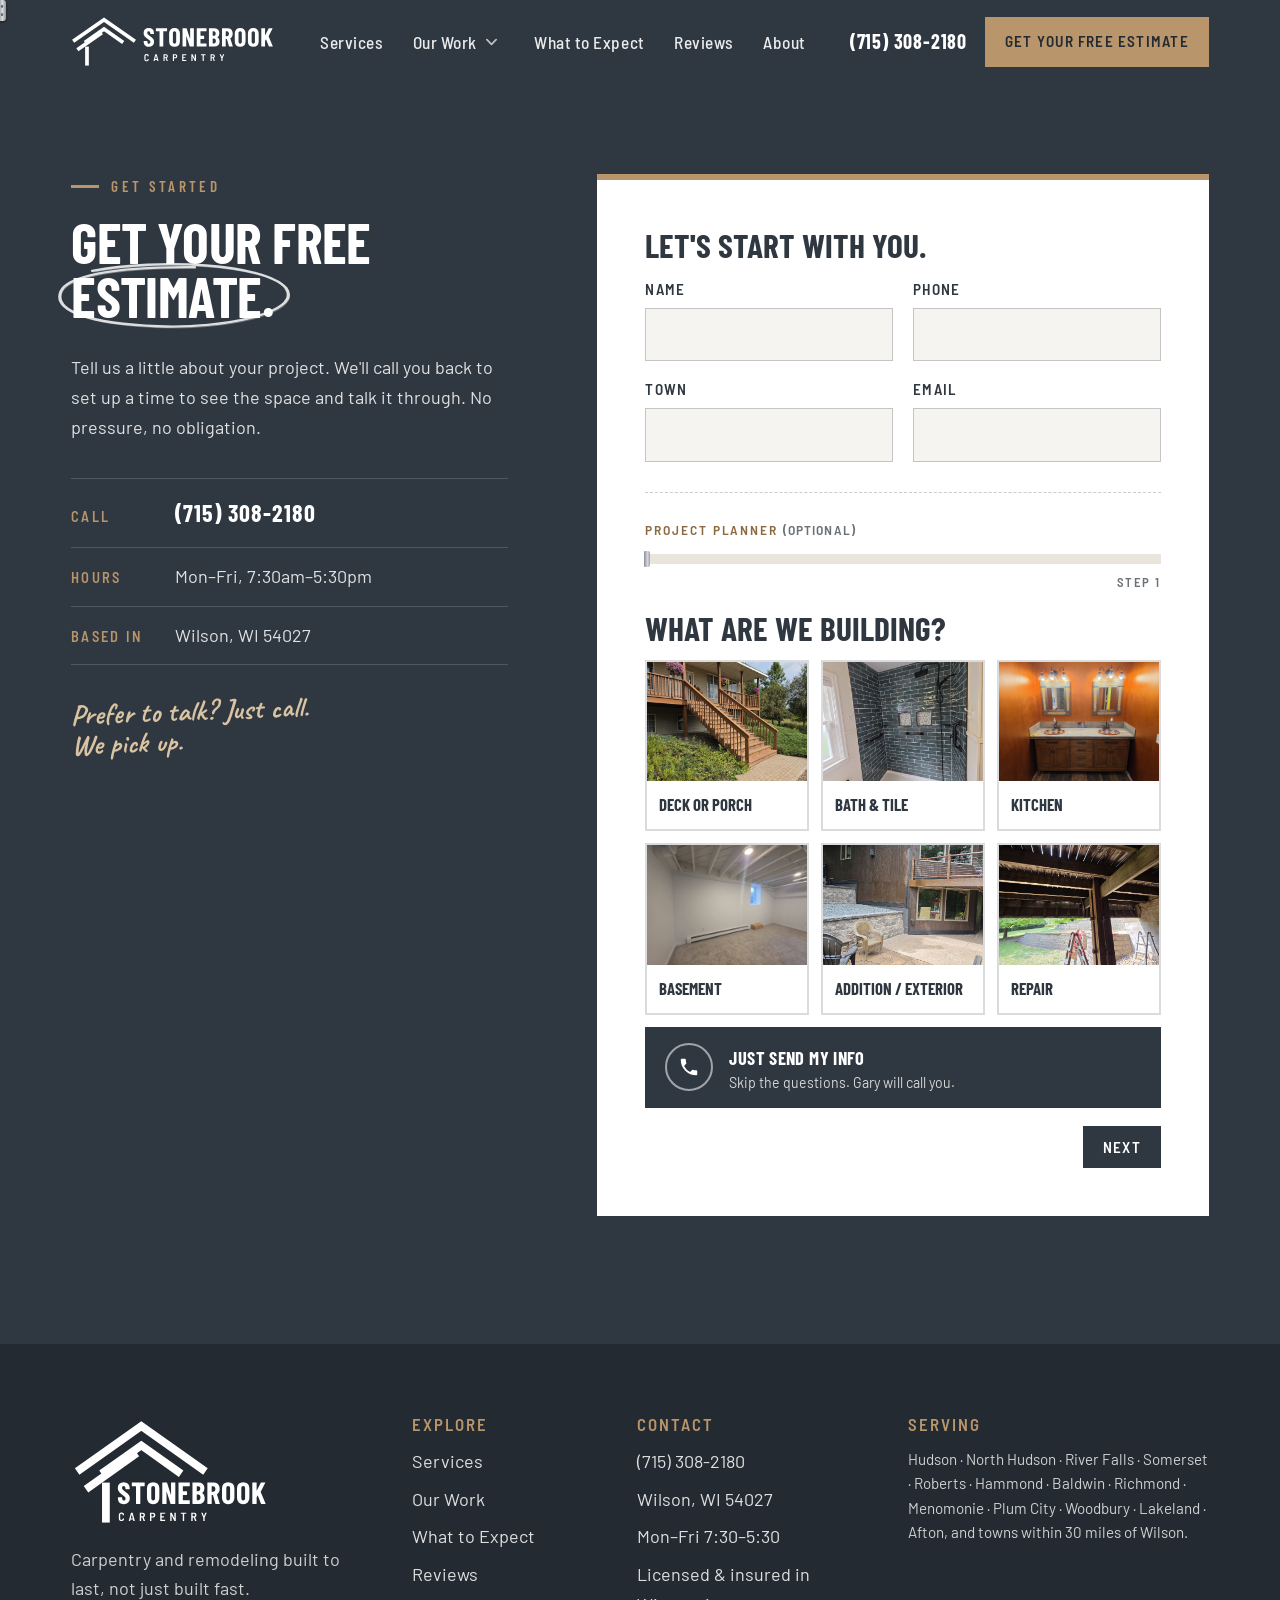
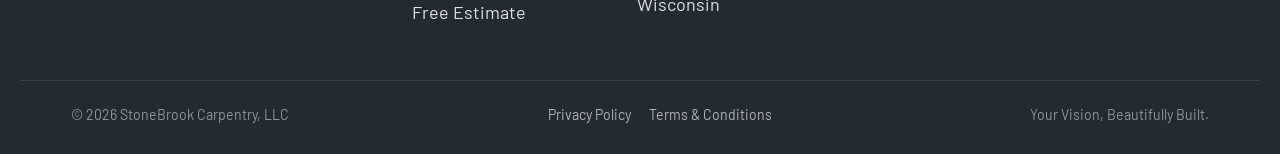
==== free-estimate/index.html @ df1caeaf "Category project pages, free estimate page, Our Work dropdown, tape measure and masking tape refinem" ====
<!DOCTYPE html>
<html lang="en">
<head>
<meta charset="UTF-8">
<meta name="viewport" content="width=device-width, initial-scale=1.0">
<title>Get a Free Estimate | StoneBrook Carpentry, Wilson WI</title>
<meta name="description" content="Request a free estimate from StoneBrook Carpentry. Tell us a little about your project and we&#x27;ll call you back to set up a time to see the space. No pressure, no obligation.">
<link rel="canonical" href="https://brilliantimpact-media.github.io/stonebrook-carpentry-website/free-estimate/">
<meta property="og:title" content="Get a Free Estimate | StoneBrook Carpentry, Wilson WI">
<meta property="og:description" content="Request a free estimate from StoneBrook Carpentry. Tell us a little about your project and we&#x27;ll call you back to set up a time to see the space. No pressure, no obligation.">
<meta property="og:type" content="website">
<meta property="og:url" content="https://brilliantimpact-media.github.io/stonebrook-carpentry-website/free-estimate/">
<meta property="og:image" content="https://brilliantimpact-media.github.io/stonebrook-carpentry-website/assets/img/share-card.jpg">
<meta property="og:image:width" content="1200">
<meta property="og:image:height" content="630">
<meta property="og:image:alt" content="StoneBrook Carpentry: Your Vision, Beautifully Built.">
<meta name="twitter:card" content="summary_large_image">
<meta name="twitter:title" content="Get a Free Estimate | StoneBrook Carpentry, Wilson WI">
<meta name="twitter:image" content="https://brilliantimpact-media.github.io/stonebrook-carpentry-website/assets/img/share-card.jpg">
<link rel="icon" href="../assets/img/logo-mark.svg" type="image/svg+xml">
<link rel="preconnect" href="https://fonts.googleapis.com">
<link rel="preconnect" href="https://fonts.gstatic.com" crossorigin>
<link href="https://fonts.googleapis.com/css2?family=Barlow+Condensed:wght@600;700&family=Barlow+Semi+Condensed:wght@500;600&family=Barlow:ital,wght@0,400;0,500;0,600;1,400&family=Caveat:wght@600;700&display=swap" rel="stylesheet">
<link rel="stylesheet" href="../assets/css/main.css?v=202610271453">
<script>
  // Only hide animated elements when JS is running and motion is wanted.
  if (!matchMedia('(prefers-reduced-motion: reduce)').matches) document.documentElement.classList.add('js');
</script>
<script type="application/ld+json">
{
  "@context": "https://schema.org",
  "@type": "BreadcrumbList",
  "itemListElement": [
    {
      "@type": "ListItem",
      "position": 1,
      "name": "Home",
      "item": "https://brilliantimpact-media.github.io/stonebrook-carpentry-website/"
    },
    {
      "@type": "ListItem",
      "position": 2,
      "name": "Free Estimate",
      "item": "https://brilliantimpact-media.github.io/stonebrook-carpentry-website/free-estimate/"
    }
  ]
}
</script>
</head>
<body class="estimate-landing">

<a class="skip" href="#main">Skip to content</a>

<!-- Reusable pencil marks. Paths use pathLength="1" so the draw-on animation works at any size. -->
<svg width="0" height="0" style="position:absolute" aria-hidden="true">
  <defs>
    <symbol id="p-circle" viewBox="0 0 200 80" preserveAspectRatio="none">
      <path pathLength="1" d="M34 13 C 88 -1, 176 5, 193 32 C 207 59, 141 77, 88 74 C 31 71, 2 57, 8 36 C 13 20, 48 8, 118 9"/>
    </symbol>
    <symbol id="p-underline" viewBox="0 0 200 20" preserveAspectRatio="none">
      <path pathLength="1" d="M3 13 C 52 5, 128 3, 197 9 M22 18 C 74 11, 140 10, 184 14"/>
    </symbol>
    <symbol id="p-one" viewBox="0 0 70 120"><path pathLength="1" d="M18 26 C 30 18, 38 10, 44 4 C 42 40, 40 80, 38 114"/></symbol>
    <symbol id="p-two" viewBox="0 0 90 120"><path pathLength="1" d="M10 34 C 12 8, 70 0, 72 32 C 74 58, 30 82, 8 112 C 34 108, 60 108, 86 110"/></symbol>
    <symbol id="p-three" viewBox="0 0 90 120"><path pathLength="1" d="M12 16 C 44 -2, 84 12, 58 46 C 50 54, 38 56, 32 56 C 92 54, 86 120, 10 104"/></symbol>
  </defs>
</svg>

<!-- Tape-measure scroll progress: the blade pulls out across the top as you scroll -->
<div class="tape" aria-hidden="true"><div class="tape-blade"><span class="tape-hook"></span></div></div>

<!-- ============ HEADER ============ -->
<header class="site-header" id="top">
  <div class="wrap header-inner">
    <a class="brand" href="../" aria-label="StoneBrook Carpentry home">
      <img src="../assets/img/logo-horizontal-white.svg" alt="StoneBrook Carpentry" width="226" height="56">
    </a>
    <nav class="nav" aria-label="Main">
      <a href="../#services">Services</a>
      <div class="nav-item has-menu">
        <a href="../projects/">Our Work</a>
        <button class="sub-toggle" type="button" aria-expanded="false" aria-controls="work-menu" aria-label="Our Work pages"><svg viewBox="0 0 12 8" aria-hidden="true"><path d="M1 1.5l5 5 5-5"/></svg></button>
        <ul class="submenu" id="work-menu">
          <li><a href="../projects/">All Projects</a></li>
          <li><a href="../projects/decks-porches/">Decks &amp; Porches</a></li>
          <li><a href="../projects/baths-tile/">Baths &amp; Tile</a></li>
          <li><a href="../projects/basements/">Basements</a></li>
          <li><a href="../projects/additions-exteriors/">Additions &amp; Exteriors</a></li>
          <li><a href="../projects/garages-outbuildings/">Garages &amp; Outbuildings</a></li>
        </ul>
      </div>
      <a href="../#process">What to Expect</a>
      <a href="../#reviews">Reviews</a>
      <a href="../#about">About</a>
    </nav>
    <div class="header-cta">
      <a class="header-phone" href="tel:+17153082180">(715) 308-2180</a>
      <a class="btn btn-tan btn-sm" href="../free-estimate/" aria-current="page">Get Your Free Estimate</a>
      <button class="menu-toggle" aria-expanded="false" aria-controls="mobile-nav" aria-label="Open menu"><span></span><span></span></button>
    </div>
  </div>

  <nav class="mobile-nav" id="mobile-nav" aria-label="Mobile">
    <a href="../#services">Services</a>
    <a href="../projects/">Our Work</a>
    <div class="m-sub">
      <a href="../projects/">All Projects</a>
      <a href="../projects/decks-porches/">Decks &amp; Porches</a>
      <a href="../projects/baths-tile/">Baths &amp; Tile</a>
      <a href="../projects/basements/">Basements</a>
      <a href="../projects/additions-exteriors/">Additions &amp; Exteriors</a>
      <a href="../projects/garages-outbuildings/">Garages &amp; Outbuildings</a>
    </div>
    <a href="../#process">What to Expect</a>
    <a href="../#reviews">Reviews</a>
    <a href="../#about">About</a>
    <a href="../free-estimate/">Get Your Free Estimate</a>
    <a href="tel:+17153082180">Call (715) 308-2180</a>
  </nav>
</header>

<main id="main">
<!-- ============ ESTIMATE ============ -->
<section class="estimate estimate-page" id="estimate">
  <div class="wrap estimate-grid">
    <div class="estimate-copy" data-reveal>
      <p class="kicker">Get Started</p>
      <h1>Get your free <span class="pmark">estimate.<svg class="pencil p-circle"><use href="#p-circle"/></svg></span></h1>
      <p>Tell us a little about your project. We'll call you back to set up a time to see the space and talk it through. No pressure, no obligation.</p>
      <div class="contact-lines">
        <p><span class="label">Call</span><a href="tel:+17153082180">(715) 308-2180</a></p>
        <p><span class="label">Hours</span>Mon–Fri, 7:30am–5:30pm</p>
        <p><span class="label">Based in</span>Wilson, WI 54027</p>
      </div>
      <p class="hand estimate-note">Prefer to talk? Just call.<br>We pick up.</p>
      <span class="arrow arrow-straight arrow-est" data-reveal aria-hidden="true"></span>
    </div>

    <!-- Estimate form: contact details first, then the Project Planner. Follow-up questions are
         tailored to the chosen project (built in main.js); every question has an "Other" option. -->
    <form class="estimate-form planner" data-reveal novalidate>
      <fieldset class="contact-block">
        <legend>Let's start with you.</legend>
        <div class="field-row">
          <label>Name<input type="text" name="name" autocomplete="name" required></label>
          <label>Phone<input type="tel" name="phone" autocomplete="tel" required></label>
        </div>
        <div class="field-row">
          <label>Town<input type="text" name="town" autocomplete="address-level2"></label>
          <label>Email<input type="email" name="email" autocomplete="email"></label>
        </div>
      </fieldset>

      <div class="planner-block">
        <p class="planner-kicker">Project planner <span>(optional)</span></p>
        <div class="meter" aria-hidden="true"><div class="meter-blade"></div></div>
        <p class="meter-label" aria-live="polite">Step 1</p>

      <fieldset class="q" data-key="type" data-single data-label="Project">
        <legend>What are we building?</legend>
        <div class="opts opts-photo">
          <button type="button" class="opt" data-v="Deck or porch"><img src="../assets/img/porch-stairs-side.jpg" alt=""><strong>Deck or Porch</strong></button>
          <button type="button" class="opt" data-v="Bathroom or tile"><img src="../assets/img/shower-blue-tile.jpg" alt=""><strong>Bath &amp; Tile</strong></button>
          <button type="button" class="opt" data-v="Kitchen"><img src="../assets/img/vanity-wide.jpg" alt=""><strong>Kitchen</strong></button>
          <button type="button" class="opt" data-v="Basement"><img src="../assets/img/basement.jpg" alt=""><strong>Basement</strong></button>
          <button type="button" class="opt" data-v="Addition or exterior"><img src="../assets/img/patio-exterior.jpg" alt=""><strong>Addition / Exterior</strong></button>
          <button type="button" class="opt" data-v="Repair"><img src="../assets/img/deck-structure.jpg" alt=""><strong>Repair</strong></button>
          <button type="submit" class="opt-send send-now"><span class="send-art" aria-hidden="true"><svg viewBox="0 0 24 24"><path d="M6.6 10.8a15.1 15.1 0 0 0 6.6 6.6l2.2-2.2a1 1 0 0 1 1-.25 11.4 11.4 0 0 0 3.6.57 1 1 0 0 1 1 1V20a1 1 0 0 1-1 1A17 17 0 0 1 3 4a1 1 0 0 1 1-1h3.5a1 1 0 0 1 1 1c0 1.25.2 2.45.57 3.57a1 1 0 0 1-.25 1z"/></svg></span><strong>Just send my info</strong><span class="send-sub">Skip the questions. Gary will call you.</span></button>
        </div>
      </fieldset>

      <fieldset class="q q-final" data-key="final">
        <legend>Here's your project plan.</legend>
        <div class="plan">
          <dl class="plan-list"></dl>
          <div>
            <p class="plan-head">What to expect</p>
            <ul class="plan-expect"></ul>
          </div>
        </div>
        <label class="final-note"><span class="final-label">Anything else we should know?</span><textarea name="message" rows="3"></textarea></label>
        <input type="hidden" name="project_plan">
        <button class="btn btn-tan send-plan" type="submit">Send My Info &amp; Project Plan</button>
      </fieldset>

        <div class="planner-nav">
          <button type="button" class="link-btn p-back" disabled>Back</button>
          <button type="button" class="btn btn-slate btn-sm p-next">Next</button>
        </div>
      </div>
      <p class="form-note" role="status" aria-live="polite"></p>
    </form>
  </div>
</section>

</main>

<!-- ============ FOOTER ============ -->
<footer class="site-footer">
  <div class="wrap footer-grid">
    <div class="footer-brand">
      <a class="brand-top" href="../" aria-label="Back to top of the StoneBrook Carpentry homepage"><img src="../assets/img/logo-stacked-white.svg" alt="StoneBrook Carpentry" width="200" height="110"></a>
      <p>Carpentry and remodeling built to last, not just built fast.</p>
    </div>
    <nav class="footer-col" aria-label="Footer">
      <h4>Explore</h4>
      <a href="../#services">Services</a>
      <a href="../projects/">Our Work</a>
      <a href="../#process">What to Expect</a>
      <a href="../#reviews">Reviews</a>
      <a href="../free-estimate/">Free Estimate</a>
    </nav>
    <div class="footer-col">
      <h4>Contact</h4>
      <a href="tel:+17153082180">(715) 308-2180</a>
      <span>Wilson, WI 54027</span>
      <span>Mon–Fri 7:30–5:30</span>
      <span>Licensed &amp; insured in Wisconsin</span>
    </div>
    <div class="footer-col">
      <h4>Serving</h4>
      <p>Hudson · North Hudson · River Falls · Somerset · Roberts · Hammond · Baldwin · Richmond · Menomonie · Plum City · Woodbury · Lakeland · Afton, and towns within 30 miles of Wilson.</p>
    </div>
  </div>
  <div class="wrap footer-base">
    <p>© <span data-year>2026</span> StoneBrook Carpentry, LLC</p>
    <p class="footer-legal"><a href="../privacy-policy/">Privacy Policy</a><a href="../terms/">Terms &amp; Conditions</a></p>
    <p>Your Vision, Beautifully Built.</p>
  </div>
</footer>

<!-- Phone-only call / estimate bar -->
<nav class="m-bar" aria-label="Quick contact"><a href="tel:+17153082180"><svg viewBox="0 0 24 24" aria-hidden="true"><path d="M6.6 10.8a15.1 15.1 0 0 0 6.6 6.6l2.2-2.2a1 1 0 0 1 1-.25 11.4 11.4 0 0 0 3.6.57 1 1 0 0 1 1 1V20a1 1 0 0 1-1 1A17 17 0 0 1 3 4a1 1 0 0 1 1-1h3.5a1 1 0 0 1 1 1c0 1.25.2 2.45.57 3.57a1 1 0 0 1-.25 1z"/></svg>Call</a><a href="../free-estimate/">Free Estimate</a></nav>
<script src="../assets/js/page.js?v=202610271453"></script>
<script src="../assets/js/nav.js?v=202610271453"></script>
<script src="../assets/js/estimate.js?v=202610271453"></script>
</body>
</html>
---- assets/css/main.css ----
/* StoneBrook Carpentry — main stylesheet
   Layout & styling modeled on A Carpenter's Son (split rows, centered heads,
   tan story band with stacking cards, project gallery), set in EBCO's type (Barlow Condensed / Barlow),
   with graphite pencil marks drawn on like a contractor marked up the page. */

:root {
  --slate: #2F3740;       /* primary: nav, headings, buttons */
  --slate-dark: #232A31;
  --tan: #B8956A;         /* accent band & buttons */
  --tan-light: #D9C3A2;
  --tan-deep: #8B6A43;    /* story band: white text stays readable (4.7:1) */
  --white: #FFFFFF;
  --paper: #F6F4F0;
  --text: #3A3F44;
  --muted: #6C7177;
  --graphite: #4E5257;    /* pencil on light backgrounds */
  --chalk: rgba(255,255,255,.92); /* pencil on dark/tan backgrounds */
  --line: rgba(47,55,64,.16);

  --display: "Barlow Condensed", "Arial Narrow", sans-serif;   /* EBCO headings */
  --semi: "Barlow Semi Condensed", "Arial Narrow", sans-serif; /* EBCO sub-heads & buttons */
  --sans: "Barlow", "Helvetica Neue", Arial, sans-serif;       /* EBCO body */
  --hand: "Caveat", "Bradley Hand", cursive;

  --wrap: 1240px;
  --gutter: clamp(20px, 4vw, 56px);
  --section: clamp(80px, 10vw, 140px);
  --header-h: 84px;
}

*, *::before, *::after { box-sizing: border-box; }
html { scroll-behavior: smooth; scroll-padding-top: var(--header-h); }
body { margin: 0; background: var(--white); color: var(--text); font-family: var(--sans); font-size: 18px; line-height: 1.65; -webkit-font-smoothing: antialiased; }
img { display: block; max-width: 100%; height: auto; }
a { color: inherit; }
p { margin: 0 0 1.1em; }

h1, h2, h3, h4 { font-family: var(--display); font-weight: 700; text-transform: uppercase; line-height: 1.02; margin: 0 0 .55em; color: var(--slate); letter-spacing: .02em; }
h1 { font-size: clamp(3.1rem, 8.4vw, 7.2rem); letter-spacing: -.01em; line-height: .95; }
h2 { font-size: clamp(2.2rem, 4.4vw, 3.6rem); }
h3 { font-family: var(--semi); font-weight: 600; font-size: 1.45rem; letter-spacing: .01em; }
h4 { font-family: var(--semi); font-weight: 600; font-size: 1.05rem; letter-spacing: .12em; }

.skip { position: absolute; left: -9999px; top: 8px; background: var(--slate); color: #fff; padding: 10px 16px; z-index: 200; }
.skip:focus { left: 8px; }
.wrap { max-width: var(--wrap); margin: 0 auto; padding: 0 var(--gutter); }
.hand { font-family: var(--hand); font-weight: 700; color: var(--graphite); line-height: 1.05; text-transform: none; letter-spacing: 0; }
:focus-visible { outline: 3px solid var(--tan); outline-offset: 3px; }

/* ---------- Tape-measure scroll progress ---------- */
/* Fixed across the very top of the screen; the blade pulls out as you scroll, silver hook on the end. */
.tape { position: fixed; top: 0; left: 0; right: 0; height: 18px; z-index: 120; pointer-events: none; --tape-h: 16px; }
/* The blade: printed inch numbers, 1/8" ticks and red 16" stud marks (tape-blade.svg) on
   yellow steel, with a slight curve highlight. Width follows scroll progress (main.js / page.js). */
.tape-blade {
  position: absolute; left: 0; top: 0; height: var(--tape-h); width: 0;
  background:
    url("../img/tape-blade.svg") 0 0 / auto 100% no-repeat,
    linear-gradient(rgba(255,255,255,.35), rgba(255,255,255,0) 35%, rgba(0,0,0,0) 70%, rgba(0,0,0,.12)),
    linear-gradient(#F4CF55, #E2B43C);
  border-bottom: 1px solid #B98E22;
  box-shadow: 0 2px 5px rgba(0,0,0,.32);
}
/* End hook: a bent steel tab, a little taller than the blade, held on by two rivets. */
.tape-hook { position: absolute; right: -6px; top: 0; width: 8px; height: calc(var(--tape-h) + 5px);
  background: radial-gradient(circle at 50% 30%, #6d7176 0 1.2px, transparent 1.6px), radial-gradient(circle at 50% 70%, #6d7176 0 1.2px, transparent 1.6px),
    linear-gradient(90deg, #7F848A, #DADDE0 55%, #8E9399);
  border-radius: 1px 3px 3px 1px; box-shadow: 0 1px 3px rgba(0,0,0,.45); }
@media (max-width: 860px) { .tape { --tape-h: 13px; height: 15px; } }

/* ---------- Graph paper ---------- */
.grid-paper {
  background-color: var(--paper);
  background-image:
    linear-gradient(rgba(47,55,64,.07) 1px, transparent 1px),
    linear-gradient(90deg, rgba(47,55,64,.07) 1px, transparent 1px);
  background-size: 28px 28px;
}

/* ---------- Pencil marks ---------- */
.pencil {
  fill: none; stroke: var(--graphite); stroke-width: 3; stroke-linecap: round; stroke-linejoin: round;
  overflow: visible;
  stroke-dasharray: 1; stroke-dashoffset: 0;
}
/* Pencil texture: each mark is drawn twice — a second faint, slightly offset pass (added in JS)
   gives the doubled, uneven edge of a real carpenter's pencil line. */
.pencil { opacity: .9; }
.pencil .ghost { opacity: .4; transform: translate(1.2px, 1.4px); stroke-width: .8; }
/* dasharray/offset inherit into <use> content, so the draw-on animates on the svg itself */
.js .pencil { stroke-dashoffset: 1; transition: stroke-dashoffset 1.4s cubic-bezier(.55,.1,.3,1) .25s; }
.js .drawn .pencil, .js .pencil.drawn { stroke-dashoffset: 0; }

.pmark { position: relative; display: inline-block; white-space: nowrap; }
.p-circle { position: absolute; left: -10%; top: -18%; width: 120%; height: 136%; stroke-width: 2.6; pointer-events: none; }
.p-under { position: absolute; left: -3%; bottom: -.28em; width: 106%; height: .3em; pointer-events: none; }
.band-tan .pencil, .band-slate .pencil, .hero .pencil, .site-footer .pencil { stroke: var(--chalk); }

/* ---------- Buttons ---------- */
.btn {
  display: inline-flex; align-items: center; justify-content: center; gap: 10px;
  font-family: var(--semi); font-weight: 600; font-size: 1.05rem; letter-spacing: .08em; text-transform: uppercase;
  text-decoration: none; padding: 16px 30px; border: 2px solid transparent; border-radius: 0; cursor: pointer;
  transition: background .25s, color .25s, border-color .25s, transform .25s, box-shadow .25s;
}
.btn:hover { transform: translateY(-2px); box-shadow: 0 8px 18px rgba(0,0,0,.14); }
.btn-slate { background: var(--slate); color: #fff; }
.btn-slate:hover { background: var(--tan); color: var(--slate-dark); }
.btn-tan { background: var(--tan); color: var(--slate-dark); }
.btn-tan:hover { background: #fff; color: var(--slate-dark); }
.btn-ghost { background: transparent; color: #fff; border-color: rgba(255,255,255,.8); }
.btn-ghost:hover { background: #fff; color: var(--slate-dark); }
.btn-sm { padding: 10px 18px; font-size: .95rem; }

/* ---------- Header ---------- */
.site-header { position: sticky; top: 0; z-index: 100; background: var(--slate); color: #fff; transition: box-shadow .3s; }
.site-header.scrolled { box-shadow: 0 6px 20px rgba(0,0,0,.18); }
.header-inner { height: var(--header-h); display: flex; align-items: center; justify-content: space-between; gap: 24px; }
.brand img { width: clamp(170px, 16vw, 220px); height: auto; }
.nav { display: flex; gap: clamp(18px, 2.3vw, 34px); }
.nav a { font-family: var(--semi); font-weight: 500; font-size: 1.08rem; letter-spacing: .03em; text-decoration: none; color: rgba(255,255,255,.9); position: relative; padding: 4px 0; }
.nav a::after { content: ""; position: absolute; left: 0; right: 0; bottom: -2px; height: 2px; background: var(--tan); transform: scaleX(0); transform-origin: left; transition: transform .3s; }
.nav a:hover::after { transform: scaleX(1); }
.header-cta { display: flex; align-items: center; gap: 18px; }
.header-phone { font-family: var(--display); font-weight: 700; font-size: 1.25rem; letter-spacing: .04em; text-decoration: none; }
.header-phone:hover { color: var(--tan-light); }
.menu-toggle { display: none; width: 44px; height: 44px; background: none; border: 0; cursor: pointer; position: relative; }
.menu-toggle span { position: absolute; left: 10px; right: 10px; height: 2px; background: #fff; transition: transform .3s, top .3s; }
.menu-toggle span:first-child { top: 17px; }
.menu-toggle span:last-child { top: 26px; }
.menu-toggle[aria-expanded="true"] span:first-child { top: 21px; transform: rotate(45deg); }
.menu-toggle[aria-expanded="true"] span:last-child { top: 21px; transform: rotate(-45deg); }
.mobile-nav { display: none; }

/* ---------- Hero ---------- */
.hero { position: relative; min-height: min(calc(100vh - var(--header-h)), 1400px); display: grid; place-items: center; text-align: center; color: #fff; overflow: hidden; background: var(--slate-dark); }
.hero-bg { position: absolute; inset: 0; width: 100%; height: 100%; object-fit: cover; object-position: 56% 50%; --shift: -1.5%; animation: kenburns 22s ease-out both; }
.hero::after { content: ""; position: absolute; inset: 0; background: rgba(28,33,38,.62); }
@keyframes kenburns { from { transform: translateX(var(--shift)) scale(1.12); } to { transform: translateX(var(--shift)) scale(1.04); } }
.hero-inner { position: relative; z-index: 1; padding: 100px var(--gutter) 120px; max-width: 1100px; }
.hero-welcome { font-family: var(--display); font-weight: 600; font-size: clamp(1.1rem, 1.8vw, 1.5rem); letter-spacing: .14em; text-transform: uppercase; color: var(--tan-light); margin-bottom: 1rem; }
.hero h1 { color: #fff; }
.hero h1 > span { display: block; }
.hero .p-under { stroke-width: 4.5; }
.hero-sub { font-size: clamp(1.1rem, 1.6vw, 1.35rem); max-width: 34em; margin: .7em auto 2em; color: rgba(255,255,255,.9); }
.hero-actions { display: flex; flex-wrap: wrap; gap: 18px 28px; justify-content: center; }
.js .rise { opacity: 0; transform: translateY(28px); animation: rise .9s cubic-bezier(.2,.7,.2,1) forwards; animation-delay: var(--d, 0s); }
@keyframes rise { to { opacity: 1; transform: none; } }

/* ---------- Split rows (ACS "We take pride") ---------- */
.split { display: grid; grid-template-columns: 1fr 1fr; align-items: center; min-height: 640px; max-width: 1920px; margin: 0 auto;
  /* lines the copy up with .wrap content; --page-w is set from JS (excludes the scrollbar on Windows) */
  --split-w: min(var(--page-w, 100vw), var(--split-max, 1920px)); --edge: max(var(--gutter), calc((var(--split-w) - var(--wrap)) / 2 + var(--gutter))); }
.split-copy { position: relative; padding: clamp(64px, 7vw, 100px) clamp(28px, 6vw, 110px); padding-left: var(--edge); }
.split-rev .split-copy { padding-left: clamp(28px, 6vw, 110px); padding-right: var(--edge); }
.split-copy p { max-width: 34em; }
.split-media { margin: 0; height: 100%; min-height: 520px; max-height: 820px; overflow: hidden; }
.split-media img { width: 100%; height: 100%; object-fit: cover; transform: scale(1.08); transition: transform 1.8s cubic-bezier(.2,.7,.2,1); }
.split-media.in img { transform: none; }
.js .wipe { clip-path: inset(0 0 0 100%); transition: clip-path 1.2s cubic-bezier(.7,0,.2,1) .15s, opacity .1s !important; opacity: 1 !important; transform: none !important; }
.js .split-rev .wipe { clip-path: inset(0 100% 0 0); }
.js .wipe.in { clip-path: inset(0 0 0 0); }
.stats { list-style: none; padding: 0; margin: 2em 0 0; display: grid; grid-template-columns: repeat(3, auto); justify-content: start; gap: clamp(20px, 3vw, 44px); }
.stats li { display: flex; flex-direction: column; }
.stats strong { font-family: var(--display); font-weight: 700; font-size: 2.8rem; line-height: 1; color: var(--tan); }
.stats span { font-family: var(--semi); font-weight: 500; font-size: .95rem; color: var(--muted); max-width: 11em; line-height: 1.3; margin-top: 4px; }
.about-note { font-size: 1.9rem; transform: rotate(-2deg); margin-top: 1.2em; color: var(--graphite); }

/* ---------- Centered head ---------- */
.center-head { text-align: center; max-width: 860px; margin: 0 auto clamp(48px, 6vw, 80px); }
.center-head p { max-width: 44em; margin: 1.2em auto 0; }

/* ---------- Vision → built (pinned scrub) ---------- */
.vision { padding: var(--section) 0; }
.vision .center-head { margin-bottom: 0; }
.pin-track { position: relative; height: 320vh; }   /* extra height = scroll distance for the slider + pauses */
.pin-stage { position: sticky; top: var(--header-h); height: calc(100vh - var(--header-h)); display: grid; place-items: center; padding: 20px var(--gutter); }
.reveal-wrap { position: relative; width: min(980px, calc((100vh - var(--header-h) - 150px) * 1.6), 100%); }
.before-after { position: relative; aspect-ratio: 16 / 10; overflow: hidden; background: #fff; box-shadow: 0 18px 40px rgba(0,0,0,.14); --p: .97; cursor: ew-resize; touch-action: pan-y; }
.before-after > img, .ba-built img { position: absolute; inset: 0; width: 100%; height: 100%; object-fit: cover; object-position: center 62%; }
.ba-built { position: absolute; inset: 0; clip-path: inset(0 0 0 calc(var(--p) * 100%)); }
.ba-line { position: absolute; top: 0; bottom: 0; left: calc(var(--p) * 100%); width: 3px; margin-left: -1.5px; background: var(--slate); box-shadow: 0 0 0 1px rgba(255,255,255,.6); }
.ba-handle { position: absolute; top: 50%; left: 50%; width: 38px; height: 38px; transform: translate(-50%, -50%); border-radius: 50%; background: var(--slate); border: 3px solid #fff; box-shadow: 0 4px 12px rgba(0,0,0,.3); }
.ba-handle::before, .ba-handle::after { content: ""; position: absolute; top: 50%; width: 0; height: 0; border: 6px solid transparent; transform: translateY(-50%); }
.ba-handle::before { left: 3px; border-right-color: #fff; }
.ba-handle::after { right: 3px; border-left-color: #fff; }
.ba-tag { position: absolute; top: 18px; font-size: 1.7rem; white-space: nowrap; padding: 2px 12px; background: rgba(255,255,255,.92); }
.ba-tag-l { right: 14px; transform: rotate(-3deg); }
.ba-tag-r { left: 14px; transform: rotate(2deg); color: var(--slate); }
.reveal-note { text-align: center; font-size: 1.6rem; margin: 16px 0 0; transition: opacity .4s; }
.reveal-note.done { opacity: 0; }

/* ---------- Services list with image swap ---------- */
.services { padding: var(--section) 0; overflow: hidden; overflow: clip; }
.services-grid { display: grid; grid-template-columns: 5fr 6fr; gap: clamp(32px, 6vw, 90px); align-items: center; }
.svc-list ul { list-style: none; margin: 1.2em 0 0; padding: 0; }
.svc { width: 100%; text-align: left; background: none; border: 0; border-bottom: 2px solid var(--tan); padding: 16px 0 14px; cursor: pointer; display: block; font: inherit; color: inherit; position: relative; }
.svc strong { display: block; font-family: var(--display); font-weight: 700; font-size: 1.7rem; text-transform: uppercase; letter-spacing: .02em; color: #9AA0A6; transition: color .3s, transform .3s; }
.svc span { display: block; font-size: 1rem; color: var(--muted); max-height: 0; overflow: hidden; opacity: 0; transition: max-height .45s ease, opacity .35s ease; }
.svc.active strong, .svc:hover strong { color: var(--slate); }
.svc.active strong { transform: translateX(8px); }
.svc.active span { max-height: 4em; opacity: 1; padding-left: 8px; }
.svc-media { position: relative; margin: 0; aspect-ratio: 4 / 5; }
.svc-img { width: 100%; height: 100%; object-fit: cover; }
/* Stack of photo prints: each new one slides in from the right onto the pile */
.stack-photo {
  position: absolute; inset: 0; width: 100%; height: 100%; object-fit: cover;
  border: 10px solid #fff; box-shadow: 0 14px 30px rgba(0,0,0,.22);
  opacity: 0; transform: translateX(70%) rotate(calc(var(--tilt) + 8deg));
  transition: transform .65s cubic-bezier(.2,.75,.25,1), opacity .45s ease;
}
.stack-photo.in { opacity: 1; transform: rotate(var(--tilt)); }

/* ---------- Tan story band: stacking cards ---------- */
.band-tan { background: var(--tan-deep); color: #fff; }
.band-tan h2, .band-tan h3 { color: #fff; }
.behind { padding: var(--section) 0; }
.behind .center-head p { color: rgba(255,255,255,.95); }
.stack { list-style: none; margin: 0; padding: 0; }
/* Each card sticks at the same spot; the next one scrolls up and covers it. */
.stack-card {
  position: sticky; top: calc(var(--header-h) + 36px);
  display: grid; grid-template-columns: 1.1fr 1fr; gap: clamp(28px, 4vw, 60px); align-items: center;
  min-height: min(560px, calc(100vh - var(--header-h) - 90px));
  margin-bottom: 18vh; padding: clamp(24px, 3vw, 40px);
  color: var(--text);
  background-color: #FBFAF6;
  background-image:
    linear-gradient(rgba(47,90,140,.13) 1px, transparent 1px),
    linear-gradient(90deg, rgba(47,90,140,.13) 1px, transparent 1px);
  background-size: 24px 24px;
  box-shadow: 0 -14px 36px rgba(0,0,0,.28);
}
.stack-card::before { content: ""; position: absolute; top: -12px; left: 50%; width: 110px; height: 26px; transform: translateX(-50%) rotate(-2deg); background: rgba(225,210,175,.85); box-shadow: 0 1px 2px rgba(0,0,0,.12); }
.stack-card:last-child { margin-bottom: 0; }
.stack-card figure { margin: 0; height: 100%; min-height: 320px; overflow: hidden; box-shadow: 0 6px 16px rgba(0,0,0,.18); }
.stack-card img { width: 100%; height: 100%; object-fit: cover; }
.stack-text { position: relative; padding-left: 110px; }
.band-tan .stack-card h3 { color: var(--slate); }
.band-tan .stack-card .pencil { stroke: var(--graphite); }
.numeral { position: absolute; left: 0; top: -6px; width: 80px; height: 110px; stroke-width: 9; }
.stack-step { font-family: var(--semi); font-weight: 600; font-size: .9rem; letter-spacing: .16em; text-transform: uppercase; color: var(--tan-deep); margin-bottom: .6em; }
.stack-text p:last-child { color: var(--text); margin: 0; }

/* ---------- Process / punch list ---------- */
.process { padding: var(--section) 0; }
.process-grid { display: grid; grid-template-columns: 6fr 5fr; gap: clamp(40px, 7vw, 100px); align-items: start; }
.steps { list-style: none; padding: 0; margin: 1.6em 0 2em; }
.steps li { display: grid; grid-template-columns: 72px 1fr; gap: 12px; padding: 20px 0; border-top: 1px solid var(--line); }
.steps li > span { font-family: var(--display); font-weight: 700; font-size: 2.6rem; color: var(--tan); line-height: 1; }
.steps h3 { margin-bottom: .25em; color: var(--slate); }
.steps p { margin: 0; }
.punch {
  /* Everything inside snaps to a 36px row so each line of text sits on a ruled line. */
  --row: 36px;
  position: relative; padding: var(--row) 36px var(--row) 44px; transform: rotate(1.2deg);
  box-shadow: 0 18px 38px rgba(0,0,0,.14);
  background-color: #FBF6DC;
  background-image: linear-gradient(90deg, transparent 26px, rgba(200,60,60,.35) 26px 27.5px, transparent 27.5px),
    repeating-linear-gradient(transparent 0 30px, rgba(47,90,140,.22) 30px 31px, transparent 31px var(--row));
  background-position: 0 0, 0 0;
}
.punch::before { content: ""; position: absolute; top: -14px; left: 50%; width: 120px; height: 30px; transform: translateX(-50%); background: #6B7178; border-radius: 4px 4px 0 0; box-shadow: inset 0 -4px 0 rgba(0,0,0,.2); }
.js .punch[data-reveal].in { transform: rotate(1.2deg); }
.punch-title { font-family: var(--display); font-weight: 700; font-size: 1.5rem; line-height: var(--row); text-transform: uppercase; letter-spacing: .06em; color: var(--slate); margin: 0 0 var(--row); }
.punch ul { list-style: none; margin: 0; padding: 0; }
.punch li { position: relative; padding: 0 0 0 22px; line-height: var(--row); }
.punch li::before { content: ""; position: absolute; left: 3px; top: 15px; width: 8px; height: 8px; background: var(--tan); }
.punch li strong { color: var(--slate); }
.punch-sign { text-align: right; font-size: 2rem; line-height: var(--row); margin: var(--row) 0 0; }

/* ---------- Project gallery ---------- */
.gallery-sec { padding: var(--section) 0; }
.filters { display: flex; flex-wrap: wrap; justify-content: center; gap: 10px; margin: -24px 0 40px; }
.filter { font-family: var(--semi); font-weight: 600; font-size: 1rem; letter-spacing: .06em; text-transform: uppercase; padding: 10px 18px; background: transparent; color: var(--slate); border: 2px solid var(--slate); cursor: pointer; transition: background .2s, color .2s; }
.filter:hover { background: rgba(47,55,64,.08); }
.filter.active { background: var(--slate); color: #fff; }
.carousel { position: relative; }
.car-track { display: flex; gap: 20px; overflow-x: auto; scroll-snap-type: x mandatory; scroll-behavior: smooth; padding: 6px 4px 18px; scrollbar-width: thin; scrollbar-color: var(--tan) transparent; }
.car-track::-webkit-scrollbar { height: 6px; }
.car-track::-webkit-scrollbar-thumb { background: var(--tan); }
.g { flex: 0 0 clamp(240px, 26vw, 320px); scroll-snap-align: start; padding: 0; border: 0; background: none; text-align: center; cursor: zoom-in; font: inherit; color: inherit; }
.g.cover { cursor: pointer; }
.g img { width: 100%; aspect-ratio: 4 / 5; object-fit: cover; transition: transform .5s ease, box-shadow .5s ease; }
.g:hover img { transform: translateY(-6px); box-shadow: 0 16px 30px rgba(0,0,0,.18); }
.g strong { display: block; font-family: var(--semi); font-weight: 600; font-size: 1.2rem; color: var(--slate); margin-top: 14px; }
.g span { display: block; font-size: .92rem; color: var(--muted); }
.g.cover span { color: var(--tan-deep); font-weight: 600; }
.g.hide { display: none; }
.g.fade-in { animation: gIn .5s ease both; }
@keyframes gIn { from { opacity: 0; transform: translateY(12px); } to { opacity: 1; transform: none; } }
.car-nav { position: absolute; top: calc(50% - 40px); transform: translateY(-50%); z-index: 2; width: 50px; height: 50px; border-radius: 50%; border: 0; background: var(--slate); color: #fff; font-size: 2rem; line-height: 1; cursor: pointer; box-shadow: 0 6px 16px rgba(0,0,0,.2); transition: background .2s, opacity .2s; }
.car-nav:hover { background: var(--tan); color: var(--slate-dark); }
.car-nav[disabled] { opacity: 0; pointer-events: none; }
.car-prev { left: -22px; }
.car-next { right: -22px; }
.gallery-cta { text-align: center; margin: 40px 0 0; }

/* ---------- Reviews ---------- */
.band-slate { background: var(--slate); color: rgba(255,255,255,.88); }
.band-slate h2 { color: #fff; }
.reviews { padding: var(--section) 0; }
.review-grid { display: grid; grid-template-columns: repeat(3, 1fr); gap: clamp(20px, 3vw, 40px); }
.review { margin: 0; position: relative; padding-top: 40px; }
.quote-mark { position: absolute; top: -20px; left: -4px; font-family: var(--hand); font-size: 6rem; line-height: 1; color: var(--tan); }
.review blockquote { margin: 0 0 18px; font-size: 1.12rem; line-height: 1.6; }
.review figcaption { font-family: var(--semi); font-size: .98rem; color: var(--tan-light); }
.review figcaption strong { display: block; font-family: var(--display); font-size: 1.3rem; text-transform: uppercase; letter-spacing: .04em; color: #fff; }

/* ---------- Estimate ---------- */
.kicker { font-family: var(--display); font-weight: 600; font-size: .95rem; letter-spacing: .22em; text-transform: uppercase; color: var(--tan); margin-bottom: 1.1em; display: flex; align-items: center; gap: 12px; }
.kicker::before { content: ""; width: 28px; height: 3px; background: currentColor; }
.estimate { padding: var(--section) 0; background: var(--slate); color: rgba(255,255,255,.85); }
.estimate h2 { color: #fff; }
.estimate .pencil { stroke: var(--chalk); }
.estimate-grid { display: grid; grid-template-columns: 5fr 7fr; gap: clamp(40px, 7vw, 100px); align-items: start; }
.contact-lines { margin-top: 2em; border-top: 1px solid rgba(255,255,255,.16); }
.contact-lines p { margin: 0; padding: 14px 0; border-bottom: 1px solid rgba(255,255,255,.16); display: flex; gap: 20px; align-items: baseline; }
.contact-lines .label { width: 84px; flex: none; font-family: var(--semi); font-weight: 600; font-size: .9rem; letter-spacing: .16em; text-transform: uppercase; color: var(--tan); }
.contact-lines a { font-family: var(--display); font-weight: 700; font-size: 1.5rem; letter-spacing: .04em; text-decoration: none; color: #fff; }
.estimate-note { margin-top: 28px; font-size: 1.8rem; transform: rotate(-2deg); color: var(--tan-light); }
.estimate-form { background: #fff; color: var(--text); padding: clamp(28px, 4vw, 48px); display: grid; gap: 20px; border-top: 6px solid var(--tan); }
.field-row { display: grid; grid-template-columns: 1fr 1fr; gap: 20px; }
.estimate-form label { display: grid; gap: 6px; font-family: var(--semi); font-weight: 600; font-size: .95rem; letter-spacing: .08em; text-transform: uppercase; color: var(--slate); }
.estimate-form input, .estimate-form select, .estimate-form textarea {
  font: inherit; font-family: var(--sans); font-weight: 400; font-size: 1.05rem; letter-spacing: 0; text-transform: none; color: var(--text);
  background: var(--paper); border: 1.5px solid rgba(47,55,64,.25); border-radius: 0; padding: 12px 14px; width: 100%; transition: border-color .2s, box-shadow .2s;
}
.estimate-form textarea { resize: vertical; }
.estimate-form input:focus, .estimate-form select:focus, .estimate-form textarea:focus { outline: none; background: #fff; border-color: var(--tan); box-shadow: 0 0 0 3px rgba(184,149,106,.3); }
.estimate-form .btn { justify-self: start; }
.estimate-form .btn-tan:hover { background: var(--slate); color: #fff; }
.form-note { margin: 0; color: var(--slate); font-weight: 600; min-height: 1.4em; }

/* ---------- Project Planner (inside the estimate card) ---------- */
.planner { display: block; }
.planner fieldset { border: 0; margin: 0; padding: 0; min-width: 0; }
.planner legend { font-family: var(--display); font-weight: 700; font-size: clamp(1.6rem, 2.6vw, 2.1rem); text-transform: uppercase; color: var(--slate); line-height: 1.05; margin-bottom: 14px; padding: 0; }
.q { display: none; }
.q.on { display: grid; gap: 16px; animation: qIn .4s ease both; }
@keyframes qIn { from { opacity: 0; transform: translateX(20px); } to { opacity: 1; transform: none; } }
.q-hint { margin: -10px 0 0; color: var(--muted); font-size: .95rem; }
.meter { position: relative; height: 10px; background: #E9E5DC; }
.meter-blade { position: absolute; inset: 0 auto 0 0; width: 0; transition: width .5s cubic-bezier(.2,.7,.2,1);
  background: repeating-linear-gradient(90deg, rgba(0,0,0,.7) 0 1px, transparent 1px 8px) 0 0 / 100% 4px no-repeat,
    repeating-linear-gradient(90deg, rgba(0,0,0,.85) 0 1.5px, transparent 1.5px 40px) 0 0 / 100% 7px no-repeat,
    linear-gradient(#F2CC5B, #DDB040); }
.meter-blade::after { content: ""; position: absolute; right: -5px; top: -3px; width: 6px; height: 16px; background: linear-gradient(90deg, #8B9096, #D6D9DC 60%, #9DA2A7); border-radius: 1px 2px 2px 1px; }
.meter-label { margin: 8px 0 18px; text-align: right; font-family: var(--semi); font-weight: 600; font-size: .8rem; letter-spacing: .12em; text-transform: uppercase; color: var(--muted); }
.opts { display: grid; grid-template-columns: repeat(2, 1fr); gap: 12px; }
.opts-photo { grid-template-columns: repeat(3, 1fr); }
.opt { position: relative; text-align: left; background: #fff; border: 2px solid rgba(47,55,64,.18); padding: 0; cursor: pointer; font: inherit; color: inherit; transition: border-color .2s, transform .2s, box-shadow .2s; }
.opt:hover { border-color: var(--slate); transform: translateY(-2px); box-shadow: 0 8px 18px rgba(0,0,0,.1); }
.opt.sel { border-color: var(--tan); box-shadow: 0 0 0 3px var(--tan); }
.opt.sel::after { content: ""; position: absolute; top: 8px; right: 8px; width: 12px; height: 12px; background: var(--tan); border: 3px solid #fff; box-shadow: 0 0 0 1px var(--tan); }
.opt img { width: 100%; aspect-ratio: 4 / 3; object-fit: cover; }
.opt strong { display: block; font-family: var(--display); font-weight: 700; font-size: 1.2rem; text-transform: uppercase; color: var(--slate); padding: 10px 12px 2px; }
.opt span { display: block; padding: 0 12px 12px; font-size: .9rem; color: var(--muted); line-height: 1.35; }
.opts-photo .opt strong { padding-bottom: 10px; font-size: 1.05rem; }
.plan { display: grid; grid-template-columns: 1fr 1fr; gap: 20px; background: var(--paper); padding: 18px 20px; border-left: 4px solid var(--tan); }
.plan-list { display: grid; grid-template-columns: auto 1fr; gap: 6px 12px; margin: 0; font-size: .95rem; }
.plan-list dt { font-family: var(--semi); font-weight: 600; font-size: .78rem; letter-spacing: .1em; text-transform: uppercase; color: var(--tan-deep); padding-top: 3px; }
.plan-list dd { margin: 0; }
.plan-head { font-family: var(--semi); font-weight: 600; font-size: .78rem; letter-spacing: .1em; text-transform: uppercase; color: var(--tan-deep); margin: 0 0 6px; }
.plan-expect { margin: 0; padding-left: 18px; font-size: .95rem; }
.plan-expect li { margin-bottom: 6px; }
.planner-nav { display: flex; justify-content: space-between; align-items: center; margin-top: 18px; }
.planner-nav.hide { display: none; }
.link-btn { background: none; border: 0; font-family: var(--semi); font-weight: 600; font-size: 1rem; letter-spacing: .06em; text-transform: uppercase; color: var(--slate); cursor: pointer; padding: 10px 0; }
.link-btn:disabled { visibility: hidden; }
.planner .field-row + .field-row, .planner .field-row + label { margin-top: 0; }

/* ---------- Footer ---------- */
.site-footer { background: var(--slate-dark); color: rgba(255,255,255,.78); padding: 72px 0 0; }
.footer-grid { display: grid; grid-template-columns: 1.3fr .8fr 1fr 1.3fr; gap: 40px; padding-bottom: 52px; }
.footer-brand img { width: 200px; height: auto; }
.footer-brand p { margin-top: 18px; max-width: 20em; }
.footer-col { display: flex; flex-direction: column; gap: 8px; }
.footer-col h4 { color: var(--tan); margin-bottom: 6px; }
.footer-col a, .footer-col span { text-decoration: none; color: rgba(255,255,255,.85); }
.footer-col a:hover { color: var(--tan-light); }
.footer-col p { font-size: .95rem; line-height: 1.6; margin: 0; }
.footer-base { border-top: 1px solid rgba(255,255,255,.12); padding-top: 22px; padding-bottom: 28px; display: flex; justify-content: space-between; flex-wrap: wrap; gap: 12px; }
.footer-base p { margin: 0; font-size: .88rem; color: rgba(255,255,255,.5); }

/* ---------- Lightbox ---------- */
.lightbox { border: 0; padding: 0; background: transparent; max-width: 92vw; max-height: 92vh; overflow: visible; }
.lightbox::backdrop { background: rgba(20,24,28,.94); }
.lightbox img { max-width: 92vw; max-height: 84vh; object-fit: contain; }
.lightbox-caption { color: #fff; text-align: center; margin: 14px 0 0; font-family: var(--semi); font-size: 1.05rem; letter-spacing: .08em; text-transform: uppercase; }
.lightbox figure { margin: 0; }
.lightbox-nav { position: fixed; top: 50%; transform: translateY(-50%); width: 52px; height: 52px; border-radius: 50%; border: 0; background: rgba(255,255,255,.14); color: #fff; font-size: 2.2rem; line-height: 1; cursor: pointer; }
.lightbox-nav:hover { background: var(--tan); color: var(--slate-dark); }
.lightbox-prev { left: 18px; }
.lightbox-next { right: 18px; }
.lightbox-close { position: fixed; top: 16px; right: 22px; background: none; border: 0; color: #fff; font-size: 2.6rem; line-height: 1; cursor: pointer; }

/* ---------- Reveal ---------- */
.js [data-reveal] { opacity: 0; transform: translateY(30px); transition: opacity .9s ease, transform .9s cubic-bezier(.2,.7,.2,1); }
.js [data-reveal].in { opacity: 1; transform: none; }

/* ---------- Responsive ---------- */
@media (max-width: 1120px) {
  .nav { display: none; }
  .menu-toggle { display: block; }
  .mobile-nav { display: grid; overflow: hidden; max-height: 0; transition: max-height .4s ease; background: var(--slate); }
  .mobile-nav.open { max-height: 520px; border-bottom: 3px solid var(--tan); }
  .mobile-nav a { padding: 15px var(--gutter); border-top: 1px solid rgba(255,255,255,.12); text-decoration: none; font-family: var(--semi); font-weight: 600; font-size: 1.15rem; letter-spacing: .06em; text-transform: uppercase; }
  .footer-grid { grid-template-columns: 1fr 1fr; }
}

@media (max-width: 860px) {
  :root { --header-h: 70px; }
  body { font-size: 17px; }
  .header-phone { display: none; }
  .hero { min-height: 620px; }
  .split, .split-rev { grid-template-columns: 1fr; min-height: 0; }
  .split-copy, .split-rev .split-copy { padding: 64px var(--gutter); }
  .split-media { min-height: 0; aspect-ratio: 4 / 3; }
  .split:not(.split-rev) .split-media { order: -1; }
    .services-grid, .process-grid, .estimate-grid { grid-template-columns: 1fr; }
  .stack-card { position: relative; top: auto; grid-template-columns: 1fr; min-height: 0; margin-bottom: 40px; }
  .stack-card figure { min-height: 0; aspect-ratio: 4 / 3; }
  .pin-track { height: 240vh; }
  .reveal-wrap { width: 100%; }
  .svc-media { order: -1; aspect-ratio: 4 / 3; }
  .review-grid { grid-template-columns: 1fr; gap: 48px; }
  .ba-tag { font-size: 1.25rem; top: 10px; }
}

@media (max-width: 560px) {
  .header-cta .btn { display: none; }
  .brand img { width: 168px; }
  .hero-actions .btn { width: 100%; }
  .stats strong { font-size: 2.1rem; }
  .stats { gap: 16px; }
  .stack-text { padding-left: 80px; }
  .numeral { width: 60px; height: 84px; }
  .g { flex-basis: 72vw; }
  .car-nav { display: none; }
  .filter { font-size: .85rem; padding: 8px 12px; }
  .field-row { grid-template-columns: 1fr; }
  .opts-photo { grid-template-columns: repeat(2, 1fr); }
  .opts { grid-template-columns: 1fr 1fr; }
  .plan { grid-template-columns: 1fr; }
  .footer-grid { grid-template-columns: 1fr; }
  .punch { padding: var(--row) 18px var(--row) 40px; }
  .punch li { line-height: var(--row); }
  .svc strong { font-size: 1.45rem; }
}

/* ---------- Large monitors: scale type & content width up a little ---------- */
@media (min-width: 1800px) {
  :root { --wrap: 1400px; }
  html { font-size: 17px; }
  body { font-size: 19px; }
  .split { --split-max: 2048px; max-width: 2048px; }
}
@media (min-width: 2400px) {
  :root { --wrap: 1560px; }
  html { font-size: 18.5px; }
  body { font-size: 20px; }
  .split { --split-max: 2200px; max-width: 2200px; }
}

@media (prefers-reduced-motion: reduce) {
  html { scroll-behavior: auto; }
  *, *::before, *::after { animation: none !important; transition: none !important; }
  .before-after { --p: .5 !important; }
}
.planner-done { font-size: 1.15rem; margin: 10px 0; }
.planner-done strong { display: block; font-family: var(--display); font-size: 2rem; text-transform: uppercase; color: var(--slate); margin-bottom: 6px; }

/* ---------- Quick form + optional planner ---------- */
.estimate-card { position: relative; }
.estimate-form[hidden] { display: none; }
.planner-cta { display: flex; align-items: center; justify-content: space-between; gap: 16px; flex-wrap: wrap; margin-top: 4px; padding: 16px 18px; background: var(--paper); border-left: 4px solid var(--tan); }
.planner-cta p { margin: 0; flex: 1 1 260px; font-size: .98rem; }
.planner-cta strong { color: var(--slate); }
.close-planner { margin: -8px 0 10px; font-size: .9rem; }
.estimate-card .estimate-form { animation: qIn .4s ease both; }

/* ---------- Yellow notepad sheets (planner prompt + reviews) ---------- */
.notepad {
  position: relative; color: var(--text);
  background-color: #FBF6DC;
  background-image:
    linear-gradient(90deg, transparent 26px, rgba(200,60,60,.35) 26px 27.5px, transparent 27.5px),
    repeating-linear-gradient(transparent 0 29px, rgba(47,90,140,.2) 29px 30px);
  box-shadow: 0 10px 24px rgba(0,0,0,.18), 0 1px 2px rgba(0,0,0,.1);
}
.notepad::before { content: ""; position: absolute; top: -11px; left: 50%; width: 96px; height: 24px; transform: translateX(-50%) rotate(-2deg); background: rgba(225,210,175,.85); box-shadow: 0 1px 2px rgba(0,0,0,.12); }

.planner-cta { background: none; border: 0; padding: 26px 22px 20px 42px; margin-top: 18px; transform: rotate(-.8deg); }
.planner-cta.notepad { background-color: #FBF6DC; }

.reviews .review-grid { gap: clamp(28px, 4vw, 48px); align-items: start; }
.review.notepad { padding: 46px 26px 26px 44px; background-position: 0 0, 0 14px; }
.review.notepad { --tilt: -1.5deg; --d: 0s; transform: rotate(var(--tilt)); transition: transform .35s ease, box-shadow .35s ease; }
.review.notepad:nth-child(2) { --tilt: 1deg; --d: .18s; margin-top: 22px; }
.review.notepad:nth-child(3) { --tilt: -.6deg; --d: .36s; }
.review.notepad:hover { transform: translateY(-8px) rotate(0deg); box-shadow: 0 22px 40px rgba(0,0,0,.28); }

/* Pinned-up entrance: sheet drops and settles, tape presses on, words get "written" */
.js .review.notepad[data-reveal] { opacity: 0; transform: translateY(-70px) rotate(calc(var(--tilt) - 9deg)) scale(1.04); transition: none; }
.js .review.notepad[data-reveal].in { opacity: 1; transform: rotate(var(--tilt)); transition: transform .9s cubic-bezier(.34,1.45,.64,1) var(--d), opacity .4s ease var(--d), box-shadow .35s ease; }
.js .review.notepad[data-reveal].in.settled { transition: transform .35s ease, box-shadow .35s ease; }
.js .review.notepad[data-reveal].in.settled:hover { transform: translateY(-8px) rotate(0deg); }
.js .review.notepad::before { transform: translateX(-50%) rotate(-2deg) scaleX(0); transform-origin: left center; transition: transform .35s ease calc(var(--d) + .75s); }
.js .review.notepad.in::before { transform: translateX(-50%) rotate(-2deg) scaleX(1); }
.js .review.notepad .w { opacity: 0; display: inline-block; transform: translateY(3px); transition: opacity .25s ease, transform .25s ease; }
.js .review.notepad .w.on { opacity: 1; transform: none; }
.js .review.notepad figcaption, .js .review.notepad .quote-mark { opacity: 0; transition: opacity .5s ease; }
.js .review.notepad.written figcaption, .js .review.notepad.in .quote-mark { opacity: 1; }
.js .review.notepad.in .quote-mark { transition-delay: calc(var(--d) + .9s); }

.review.notepad .quote-mark { top: 4px; left: 40px; font-size: 4.6rem; color: var(--tan-deep); }
.review.notepad blockquote { font-family: var(--hand); font-weight: 700; font-size: 1.5rem; line-height: 30px; color: #2B3A55; margin: 0 0 14px; }
.review.notepad figcaption { color: var(--muted); }
.review.notepad figcaption strong { color: var(--slate); }
@media (max-width: 860px) { .review.notepad:nth-child(2) { margin-top: 0; } }

/* ---------- Hand-drawn arrows (client artwork), tinted with site colors ---------- */
.arrow { position: absolute; display: block; pointer-events: none; z-index: 2; background-color: var(--tan);
  -webkit-mask: var(--src) center / contain no-repeat; mask: var(--src) center / contain no-repeat; }
.arrow-loop { --src: url(../img/arrow-loop.png); aspect-ratio: 265 / 411; }
.arrow-curve { --src: url(../img/arrow-curve.png); aspect-ratio: 432 / 261; }
.arrow-straight { --src: url(../img/arrow-straight.png); aspect-ratio: 432 / 130; }
/* draw-in: wipe along the direction of the stroke */
.js .arrow[data-reveal] { opacity: 1; transform: none; clip-path: inset(0 100% 0 0); transition: clip-path 1.2s cubic-bezier(.6,.1,.3,1) .35s; }
.js .arrow-loop[data-reveal] { clip-path: inset(0 0 100% 0); }
.js .arrow[data-reveal].in { clip-path: inset(0 0 0 0); }

.svc-list, .behind .center-head, .estimate-copy { position: relative; }
.arrow-vision { width: 118px; left: -150px; top: 10px; transform: rotate(-8deg); }
.js .arrow-vision[data-reveal], .js .arrow-vision[data-reveal].in { transform: rotate(-8deg); }
.arrow-svc { width: 150px; right: -40px; top: 6px; }
.arrow-behind { width: 88px; right: -130px; top: -6px; background-color: var(--tan-light); transform: scaleX(-1) rotate(-6deg); }
.js .arrow-behind[data-reveal], .js .arrow-behind[data-reveal].in { transform: scaleX(-1) rotate(-6deg); }
.arrow-est { width: 140px; right: -120px; top: 120px; }
@media (max-width: 1240px) { .arrow-vision { left: -118px; width: 96px; } .arrow-est { right: -70px; width: 100px; } .arrow-behind { right: -96px; width: 72px; } }
@media (max-width: 1120px) { .arrow-behind { display: none; } }

/* ---------- Built to last: single photo ---------- */
.vision-photo { position: relative; margin: clamp(36px, 5vw, 56px) auto 0; max-width: 1000px; aspect-ratio: 16 / 9; overflow: visible; }
.vision-photo img { width: 100%; height: 100%; object-fit: cover; object-position: center 60%; box-shadow: 0 22px 46px rgba(0,0,0,.18); }
.vision-photo .arrow-vision { left: -150px; top: -30px; }

/* ---------- Our work: five-tile mosaic ---------- */
.work-sec { padding: var(--section) 0; }
.mosaic { display: grid; grid-template-columns: 1fr 1.65fr 1fr; grid-template-rows: 1fr 1fr; gap: 14px; height: clamp(560px, 58vw, 860px); }
.m-l1 { grid-area: 1 / 1; } .m-l2 { grid-area: 2 / 1; } .m-center { grid-area: 1 / 2 / 3 / 3; } .m-r1 { grid-area: 1 / 3; } .m-r2 { grid-area: 2 / 3; }
.mtile { position: relative; display: block; overflow: hidden; color: #fff; text-decoration: none; background: var(--slate); }
.mtile img { position: absolute; inset: 0; width: 100%; height: 100%; object-fit: cover; transition: transform 1s cubic-bezier(.2,.7,.2,1); }
.mtile::after { content: ""; position: absolute; inset: 0; background: linear-gradient(0deg, rgba(22,26,30,.82) 0%, rgba(22,26,30,.35) 45%, rgba(22,26,30,.1) 100%); transition: background .4s; }
.mtile:hover img, .mtile:focus-visible img { transform: scale(1.05); }
.mtile:hover::after { background: linear-gradient(0deg, rgba(22,26,30,.88) 0%, rgba(22,26,30,.45) 55%, rgba(22,26,30,.15) 100%); }
.m-text { position: absolute; left: 0; right: 0; bottom: 0; z-index: 1; padding: clamp(18px, 2.2vw, 30px); display: flex; flex-direction: column; gap: 4px; }
.m-eyebrow { font-family: var(--semi); font-weight: 600; font-size: .85rem; letter-spacing: .2em; text-transform: uppercase; color: var(--tan-light); }
.mtile strong { font-family: var(--display); font-weight: 700; font-size: clamp(1.5rem, 2.2vw, 2.1rem); text-transform: uppercase; line-height: 1.05; }
.m-center strong { font-size: clamp(2.2rem, 3.6vw, 3.4rem); }
.m-link { align-self: flex-start; margin-top: 8px; font-family: var(--semi); font-weight: 600; font-size: .9rem; letter-spacing: .14em; text-transform: uppercase; padding-bottom: 3px; border-bottom: 2px solid var(--tan); }
.work-ctas { display: flex; justify-content: center; gap: 16px; flex-wrap: wrap; margin: clamp(32px, 4vw, 48px) 0 0; }

/* ---------- Planner extras ---------- */
.q-note { margin: 4px 0 0; font-size: .98rem; color: var(--muted); }
.link-inline { background: none; border: 0; padding: 0; font: inherit; color: var(--slate); font-weight: 600; text-decoration: underline; text-underline-offset: 3px; cursor: pointer; }
.link-inline:hover { color: var(--tan-deep); }
.other-art { display: grid; place-items: center; aspect-ratio: 4 / 3; font-family: var(--hand); font-size: 3.2rem; color: var(--graphite);
  background-color: var(--paper); background-image: linear-gradient(rgba(47,55,64,.08) 1px, transparent 1px), linear-gradient(90deg, rgba(47,55,64,.08) 1px, transparent 1px); background-size: 16px 16px; }
.opt-other-text { border-style: dashed; }
.q-final.needs-note .final-note textarea { border-color: var(--tan); box-shadow: 0 0 0 3px rgba(184,149,106,.3); background: #fff; }
.q-final.needs-note .final-label { color: var(--tan-deep); }

/* =====================================================================
   Mobile refinements (phones / small tablets only — desktop unaffected)
   ===================================================================== */
@media (max-width: 860px) {
  /* Hero: smaller buttons so the headline leads */
  .hero-actions { flex-direction: column; align-items: center; gap: 12px; }
  .hero-actions .btn { width: auto; min-width: 230px; font-size: .9rem; padding: 12px 20px; letter-spacing: .07em; }

  /* "Hiring a contractor": photo wipes in when it's actually on screen */
  .js .split .wipe { clip-path: none !important; }
  .js .split .wipe img { clip-path: inset(0 0 0 100%); transform: scale(1.12); transition: clip-path 1.1s cubic-bezier(.7,0,.2,1), transform 1.6s cubic-bezier(.2,.7,.2,1); }
  .js .split-rev .wipe img { clip-path: inset(0 100% 0 0); }
  .js .split .wipe.m-in img { clip-path: inset(0 0 0 0); transform: none; }

  /* "Built to last": a single photo on phones too */
  .vision-photo { aspect-ratio: 4 / 3; }
  .hero-bg { --shift: 0%; }
  .mosaic { grid-template-columns: 1fr 1fr; grid-template-rows: 300px 200px 200px; height: auto; gap: 10px; }
  .m-center { grid-area: 1 / 1 / 2 / 3; } .m-l1 { grid-area: 2 / 1; } .m-l2 { grid-area: 2 / 2; } .m-r1 { grid-area: 3 / 1; } .m-r2 { grid-area: 3 / 2; }
  .m-link { display: none; }
  .mtile strong { font-size: 1.25rem; }
  .m-center strong { font-size: 2rem; }
  .m-eyebrow { font-size: .72rem; }

  /* "What we build": tap tabs above the photo pile (list hidden on phones) */
  .services-grid { gap: 0; grid-template-columns: minmax(0, 1fr); }
  .services-grid > * { min-width: 0; }
  .svc-list ul { display: none; }
  .svc-list h2 { margin-bottom: 16px; }
  .svc-tabs { display: flex; gap: 8px; overflow-x: auto; scrollbar-width: none; margin: 0 calc(var(--gutter) * -1) 22px; padding: 2px var(--gutter) 4px; }
  .svc-tabs::-webkit-scrollbar { display: none; }
  .svc-tab { flex: none; font-family: var(--semi); font-weight: 600; font-size: .92rem; letter-spacing: .05em; text-transform: uppercase; padding: 9px 14px; border: 2px solid var(--slate); background: #fff; color: var(--slate); cursor: pointer; }
  .svc-tab.on { background: var(--slate); color: #fff; }
  .svc-media { order: 0; aspect-ratio: 4 / 3; width: 88%; margin: 0 auto 22px; }
  .stack-photo { border-width: 7px; }
  .svc-desc { display: block; text-align: center; min-height: 5.6em; }
  .svc-desc strong { display: block; font-family: var(--display); font-size: 1.5rem; text-transform: uppercase; color: var(--slate); }
  .svc-desc p { margin: 4px 0 0; color: var(--muted); font-size: 1rem; }
  .svc-desc .swap { animation: qIn .4s ease both; }

  /* "Behind the walls": compact cards that stack over each other like desktop */
  .stack-card { position: sticky; top: calc(var(--header-h) + 14px); grid-template-columns: 1fr; gap: 14px; min-height: 0; margin-bottom: 14vh; padding: 16px 16px 20px; box-shadow: 0 -12px 30px rgba(0,0,0,.28); }
  .stack-card figure { min-height: 0; aspect-ratio: 16 / 10; }
  .stack-text { padding-left: 62px; }
  .numeral { width: 50px; height: 70px; top: 0; stroke-width: 8; }
  .stack-card h3 { font-size: 1.25rem; }
  .stack-text p:last-child { font-size: .98rem; line-height: 1.5; }

  /* Reviews: swipe sideways through the notes */
  .reviews .review-grid { display: flex; gap: 18px; overflow-x: auto; scroll-snap-type: x mandatory; padding: 34px var(--gutter) 30px; margin: 0 calc(var(--gutter) * -1); scrollbar-width: none; -webkit-overflow-scrolling: touch; }
  .reviews .review-grid::-webkit-scrollbar { display: none; }
  .review.notepad { flex: 0 0 82%; scroll-snap-align: center; margin-top: 0 !important; }
  .js .review.notepad[data-reveal] { transform: translateY(-26px) rotate(calc(var(--tilt) - 6deg)) scale(1.02); }
  .js .review.notepad[data-reveal].in, .js .review.notepad[data-reveal].in.settled { transform: rotate(var(--tilt)); }
  .review-dots { display: flex; justify-content: center; gap: 10px; margin-top: 6px; }
  .review-dots button { width: 10px; height: 10px; border-radius: 50%; border: 0; padding: 0; background: rgba(255,255,255,.3); transition: background .25s, transform .25s; }
  .review-dots button.on { background: var(--tan); transform: scale(1.25); }
}
@media (min-width: 861px) { .review-dots, .svc-tabs, .svc-desc { display: none; } }
@media (max-width: 860px) { .arrow { display: none; } }

/* Estimate: contact details always on top, optional planner underneath */
.planner [hidden] { display: none !important; }
.contact-block { display: grid; gap: 16px; }
.planner-block { margin-top: 30px; padding-top: 26px; border-top: 1px dashed rgba(47,55,64,.25); }
.opt-send { grid-column: 1 / -1; display: grid; grid-template-columns: auto 1fr; grid-template-rows: auto auto; column-gap: 16px; align-items: center; text-align: left; padding: 14px 18px; background: var(--slate); color: #fff; border: 2px solid var(--slate); cursor: pointer; font: inherit; transition: background .2s, transform .2s, box-shadow .2s; }
.opt-send:hover { background: var(--tan); border-color: var(--tan); transform: translateY(-2px); box-shadow: 0 8px 18px rgba(0,0,0,.12); }
.send-art { grid-row: 1 / 3; display: grid; place-items: center; width: 48px; height: 48px; border-radius: 50%; border: 2px solid rgba(255,255,255,.55); }
.send-art svg { width: 22px; height: 22px; fill: #fff; }
.opt-send strong { align-self: end; }
.opt-send .send-sub { align-self: start; }
.opt-send strong { font-family: var(--display); font-weight: 700; font-size: 1.15rem; text-transform: uppercase; letter-spacing: .02em; }
.opt-send .send-sub { font-size: .88rem; color: rgba(255,255,255,.8); line-height: 1.35; }
.planner-kicker { margin: 0 0 12px; font-family: var(--semi); font-weight: 600; font-size: .85rem; letter-spacing: .14em; text-transform: uppercase; color: var(--tan-deep); }
.planner-kicker span { color: var(--muted); letter-spacing: .08em; }
.planner .form-note:empty { display: none; }

/* Placeholder until Gary's photo arrives */
.photo-ph { display: grid; place-items: center; background-color: var(--paper); background-image: linear-gradient(rgba(47,55,64,.08) 1px, transparent 1px), linear-gradient(90deg, rgba(47,55,64,.08) 1px, transparent 1px); background-size: 28px 28px; }
.ph-frame { display: grid; justify-items: center; gap: 4px; padding: 48px 56px; border: 2px dashed rgba(47,55,64,.35); text-align: center; color: var(--slate); }
.ph-icon { width: 96px; height: 96px; fill: none; stroke: var(--graphite); stroke-width: 2.2; stroke-linecap: round; margin-bottom: 12px; }
.ph-name { margin: 0; font-family: var(--display); font-weight: 700; font-size: 1.8rem; text-transform: uppercase; }
.ph-role { margin: 0; font-family: var(--semi); font-weight: 600; font-size: .9rem; letter-spacing: .12em; text-transform: uppercase; color: var(--muted); }
.ph-note { margin: 14px 0 0; font-family: var(--hand); font-size: 1.5rem; color: var(--tan-deep); }
@media (max-width: 860px) { .js .split .photo-ph.wipe { clip-path: none !important; } }

/* Phone-only sticky call / estimate bar */
.m-bar { display: none; }
@media (max-width: 860px) {
  .m-bar { position: fixed; left: 0; right: 0; bottom: 0; z-index: 60; display: grid; grid-template-columns: 1fr 1.4fr; background: var(--slate-dark); box-shadow: 0 -6px 18px rgba(0,0,0,.25); padding-bottom: env(safe-area-inset-bottom); transition: transform .35s cubic-bezier(.2,.7,.2,1); }
  .m-bar a { display: flex; align-items: center; justify-content: center; gap: 8px; padding: 15px 8px; font-family: var(--display); font-weight: 700; font-size: 1.05rem; letter-spacing: .04em; text-transform: uppercase; color: #fff; text-decoration: none; }
  .m-bar a + a { background: var(--tan); color: var(--slate-dark); }
  .m-bar svg { width: 18px; height: 18px; fill: currentColor; }
  .m-bar.away { transform: translateY(110%); }
  body { padding-bottom: calc(54px + env(safe-area-inset-bottom)); }
}

/* Google rating strip under the review notes */
.g-rating { display: flex; align-items: center; justify-content: center; flex-wrap: wrap; gap: 20px 36px; max-width: 980px; margin: clamp(48px, 6vw, 80px) auto 0; padding: 26px clamp(20px, 4vw, 40px); border-top: 1px solid rgba(255,255,255,.18); border-bottom: 1px solid rgba(255,255,255,.18); }
.g-logo { width: 56px; height: 56px; border-radius: 50%; background: #fff; display: grid; place-items: center; flex: none; }
.g-logo svg { width: 30px; height: 30px; }
.g-score { display: grid; grid-template-columns: auto auto; grid-template-rows: auto auto; column-gap: 14px; align-items: center; }
.g-num { grid-row: 1 / 3; font-family: var(--display); font-weight: 700; font-size: 3.4rem; line-height: 1; color: #fff; }
.g-stars { display: flex; gap: 4px; }
.g-stars i { width: 24px; height: 24px; background: #F4C150; clip-path: polygon(50% 0, 61% 35%, 98% 35%, 68% 57%, 79% 91%, 50% 70%, 21% 91%, 32% 57%, 2% 35%, 39% 35%); transform: scale(0); transition: transform .45s cubic-bezier(.3,1.6,.5,1); transition-delay: calc(.25s + var(--s) * .12s); }
.g-rating.in .g-stars i, .no-js .g-stars i { transform: scale(1); }
.g-count { font-family: var(--semi); font-weight: 600; font-size: .95rem; letter-spacing: .04em; color: rgba(255,255,255,.8); }
.g-actions { display: flex; gap: 12px; flex-wrap: wrap; }
@media (max-width: 860px) {
  .g-rating { flex-direction: column; text-align: center; gap: 18px; margin-top: 36px; }
  .g-score { justify-items: start; }
  .g-actions { justify-content: center; }
}

/* ---------- Our Work dropdown (main nav) ---------- */
.nav { align-items: center; }
.nav-item { position: relative; display: flex; align-items: center; gap: 2px; }
.sub-toggle { width: 26px; height: 32px; display: grid; place-items: center; padding: 0; background: none; border: 0; border-radius: 3px; color: rgba(255,255,255,.7); cursor: pointer; }
.sub-toggle svg { width: 11px; height: 8px; fill: none; stroke: currentColor; stroke-width: 1.8; stroke-linecap: round; stroke-linejoin: round; transition: transform .25s ease; }
.sub-toggle:hover, .has-menu.open .sub-toggle { color: var(--tan-light); }
.has-menu.open .sub-toggle svg { transform: rotate(180deg); }
/* The menu starts right under the link; its top padding is an invisible bridge so the
   cursor never falls into a gap between "Our Work" and the menu. */
.submenu { position: absolute; top: 100%; left: -20px; z-index: 10; min-width: 260px; margin: 0; padding: 14px 0 0; list-style: none;
  opacity: 0; visibility: hidden; transform: translateY(6px); transition: opacity .2s ease, transform .2s ease, visibility 0s linear .2s; }
.submenu::before { content: ""; position: absolute; inset: 14px 0 0; z-index: -1; background: var(--slate-dark); border-top: 3px solid var(--tan); box-shadow: 0 16px 34px rgba(0,0,0,.3); }
.has-menu.open .submenu,
html:not(.nav-js) .has-menu:hover .submenu,
html:not(.nav-js) .has-menu:focus-within .submenu { opacity: 1; visibility: visible; transform: none; transition: opacity .2s ease, transform .2s ease, visibility 0s; }
.nav .submenu a { display: block; padding: 11px 22px; font-size: 1rem; white-space: nowrap; color: rgba(255,255,255,.88); }
.nav .submenu li:first-child a { padding-top: 16px; }
.nav .submenu li:last-child a { padding-bottom: 16px; }
.nav .submenu a::after { display: none; }
.nav .submenu a:hover, .nav .submenu a:focus-visible { background: rgba(255,255,255,.07); color: var(--tan-light); }
.nav .submenu a[aria-current="page"] { color: var(--tan-light); box-shadow: inset 3px 0 0 var(--tan); }
.nav a[aria-current="page"]::after { transform: scaleX(1); }
.nav a:focus-visible, .sub-toggle:focus-visible, .header-cta a:focus-visible, .brand:focus-visible { outline: 2px solid var(--tan-light); outline-offset: 4px; }
.nav .submenu a:focus-visible { outline-offset: -3px; }
@media (max-width: 1120px) {
  .mobile-nav.open { max-height: min(86vh, 1000px); overflow-y: auto; }
  .m-sub { display: grid; background: rgba(0,0,0,.16); }
  .mobile-nav .m-sub a { padding: 11px var(--gutter) 11px calc(var(--gutter) + 18px); border-top-color: rgba(255,255,255,.06); font-weight: 500; font-size: 1rem; letter-spacing: .03em; text-transform: none; color: rgba(255,255,255,.85); }
  .mobile-nav a:focus-visible { outline: 2px solid var(--tan-light); outline-offset: -3px; }
}

/* ---------- Footer legal links ---------- */
.footer-legal { display: flex; gap: 18px; flex-wrap: wrap; }
.footer-legal a { color: rgba(255,255,255,.65); text-decoration: none; }
.footer-legal a:hover { color: var(--tan-light); text-decoration: underline; text-underline-offset: 3px; }

/* ---------- Standalone estimate page ---------- */
.estimate-page { padding-top: clamp(56px, 7vw, 96px); }
.estimate-page h1 { font-size: clamp(2.2rem, 4.4vw, 3.6rem); color: #fff; }

/* ---------- Legal pages (draft placeholders) ---------- */
.legal { padding: clamp(56px, 7vw, 96px) 0 var(--section); }
.legal-wrap { max-width: 820px; }
.legal h1 { font-size: clamp(2.4rem, 5vw, 3.8rem); }
.legal h2 { font-size: clamp(1.4rem, 2.2vw, 1.8rem); margin: 1.6em 0 .4em; }
.legal-meta { color: var(--muted); }
.legal .todo { color: var(--muted); font-style: italic; }
.draft-flag { background: #FBF6DC; border-left: 4px solid var(--tan); padding: 16px 20px; margin-bottom: 36px; }

/* ---------- 404 ---------- */
.nf { padding: clamp(64px, 9vw, 130px) 0; text-align: center; }
.nf-wrap { max-width: 760px; }
.nf-num { margin: 0; font-family: var(--hand); font-size: clamp(5rem, 14vw, 9rem); line-height: 1; color: var(--graphite); }
.nf h1 { font-size: clamp(2.4rem, 5.5vw, 4.2rem); }
.nf-links { display: flex; flex-wrap: wrap; justify-content: center; gap: 12px; margin: 28px 0; }

/* ---------- Masking tape (review notes, punch list, stacked cards) ----------
   One look everywhere: semi-transparent paper tape with a faint crepe texture,
   lighter edges and torn ends. */
.stack-card::before, .notepad::before, .punch::before {
  background:
    linear-gradient(rgba(255,255,255,.28), rgba(255,255,255,0) 30%, rgba(255,255,255,0) 75%, rgba(120,95,55,.10)),
    repeating-linear-gradient(90deg, rgba(120,95,55,.07) 0 1px, transparent 1px 4px),
    rgba(229,215,180,.74);
  clip-path: polygon(97% 0, 100% 14%, 97.5% 27%, 100% 41%, 97.5% 55%, 100% 68%, 97.5% 82%, 98% 100%, 2.5% 100%, 2.5% 82%, 0% 68%, 2.5% 55%, 0% 41%, 2.5% 27%, 0% 14%, 2% 0);
  box-shadow: none;
  filter: drop-shadow(0 1px 1px rgba(0,0,0,.14));
}
.punch::before { top: -13px; width: 112px; height: 28px; border-radius: 0; transform: translateX(-50%) rotate(1.5deg); }
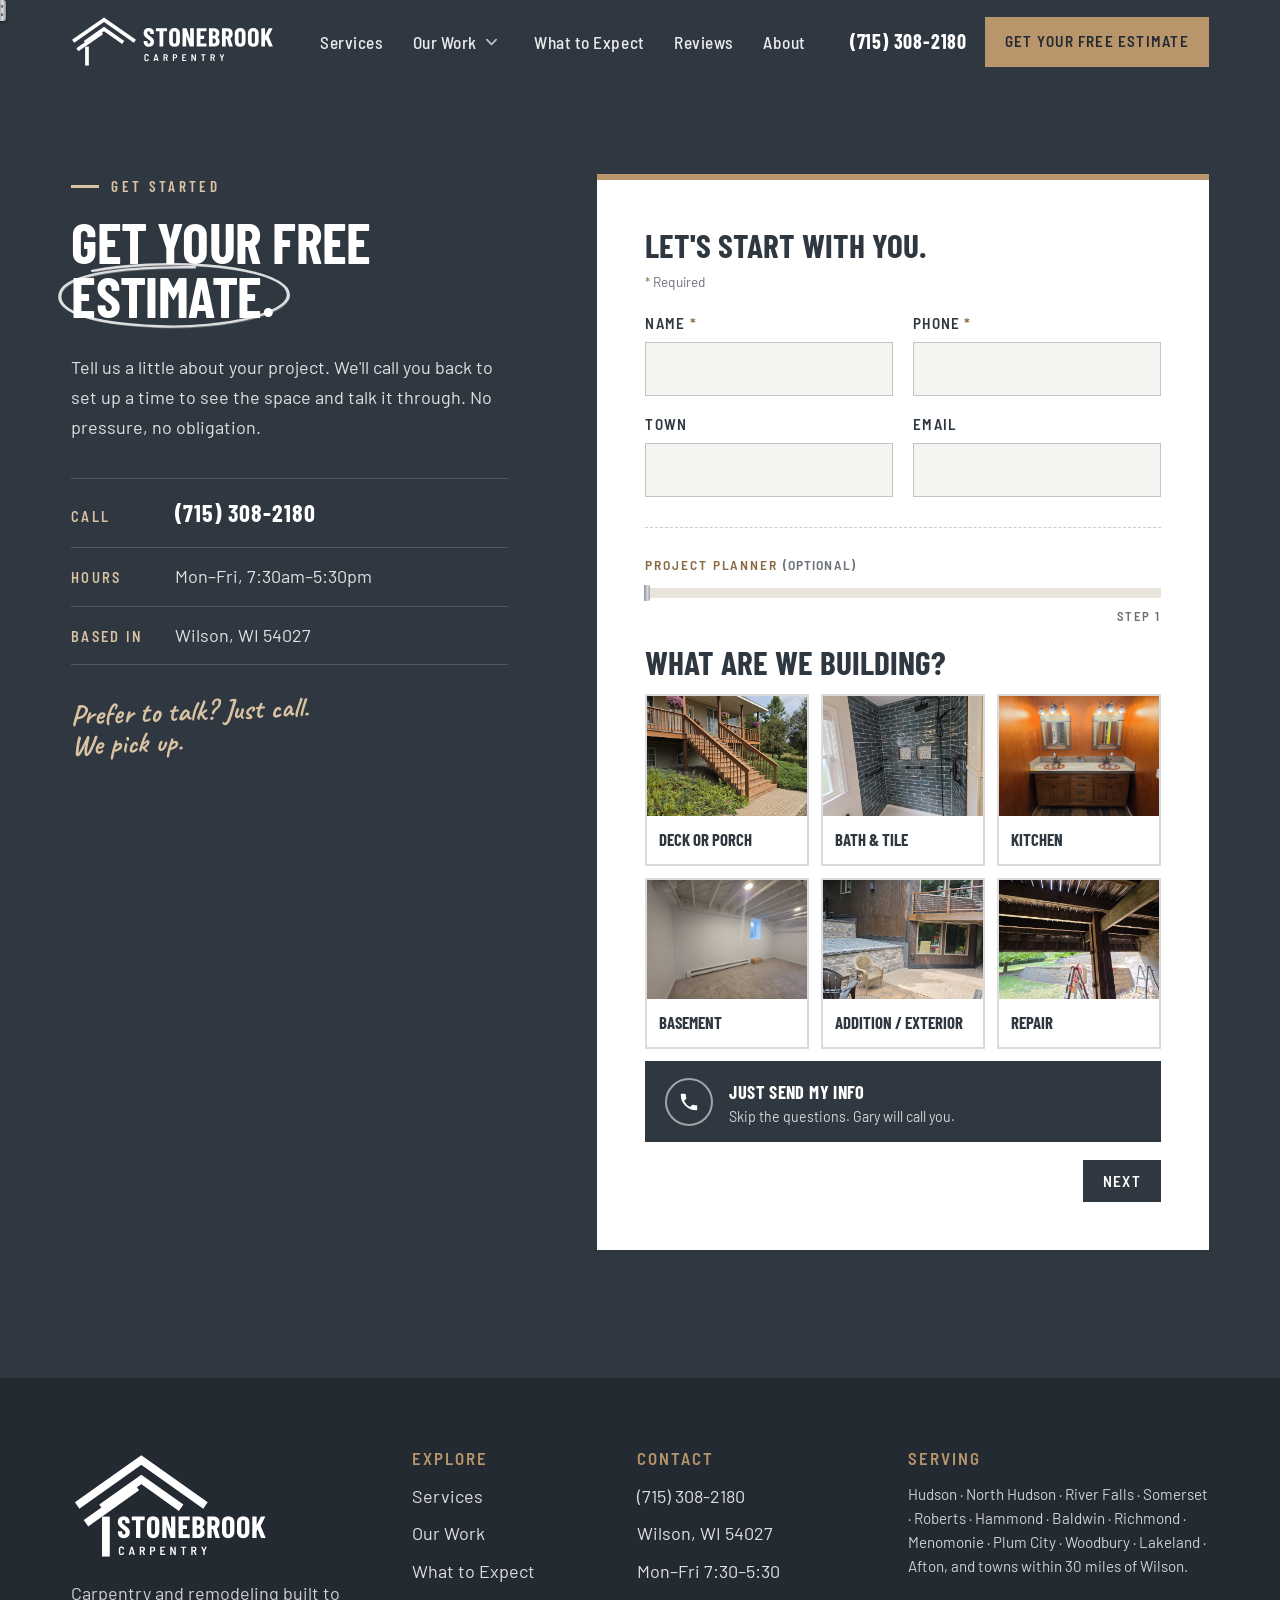
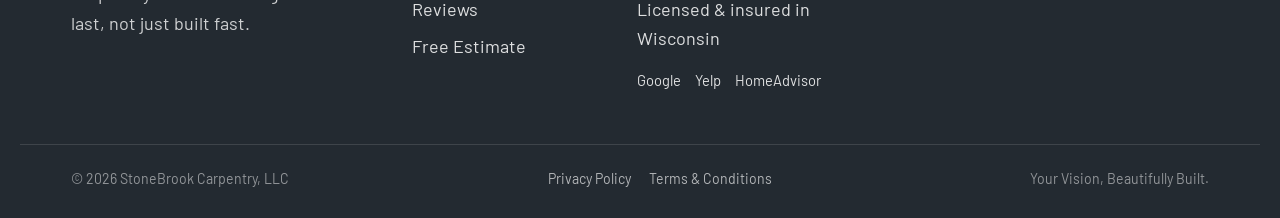
==== commit e063f6ba: "Launch checklist: favicons, thank-you page, form validation and send hook, sitemap and robots, foote" ====
--- a/free-estimate/index.html
+++ b/free-estimate/index.html
@@ -17,11 +17,15 @@
 <meta name="twitter:card" content="summary_large_image">
 <meta name="twitter:title" content="Get a Free Estimate | StoneBrook Carpentry, Wilson WI">
 <meta name="twitter:image" content="https://brilliantimpact-media.github.io/stonebrook-carpentry-website/assets/img/share-card.jpg">
-<link rel="icon" href="../assets/img/logo-mark.svg" type="image/svg+xml">
+<link rel="icon" href="../favicon.ico" sizes="48x48">
+<link rel="icon" href="../assets/img/favicon.svg" type="image/svg+xml">
+<link rel="apple-touch-icon" href="../assets/img/apple-touch-icon.png">
+<link rel="manifest" href="../site.webmanifest">
+<meta name="theme-color" content="#2F3740">
 <link rel="preconnect" href="https://fonts.googleapis.com">
 <link rel="preconnect" href="https://fonts.gstatic.com" crossorigin>
 <link href="https://fonts.googleapis.com/css2?family=Barlow+Condensed:wght@600;700&family=Barlow+Semi+Condensed:wght@500;600&family=Barlow:ital,wght@0,400;0,500;0,600;1,400&family=Caveat:wght@600;700&display=swap" rel="stylesheet">
-<link rel="stylesheet" href="../assets/css/main.css?v=202610271453">
+<link rel="stylesheet" href="../assets/css/main.css?v=202610301223">
 <script>
   // Only hide animated elements when JS is running and motion is wanted.
   if (!matchMedia('(prefers-reduced-motion: reduce)').matches) document.documentElement.classList.add('js');
@@ -138,17 +142,19 @@
 
     <!-- Estimate form: contact details first, then the Project Planner. Follow-up questions are
          tailored to the chosen project (built in main.js); every question has an "Other" option. -->
-    <form class="estimate-form planner" data-reveal novalidate>
+    <form class="estimate-form planner" data-reveal novalidate data-thanks="../thank-you/">
       <fieldset class="contact-block">
         <legend>Let's start with you.</legend>
+        <p class="req-note"><span aria-hidden="true">*</span> Required</p>
         <div class="field-row">
-          <label>Name<input type="text" name="name" autocomplete="name" required></label>
-          <label>Phone<input type="tel" name="phone" autocomplete="tel" required></label>
+          <label><span>Name <span class="req" aria-hidden="true">*</span></span><input type="text" name="name" autocomplete="name" required aria-describedby="err-name"><span class="field-err" id="err-name"></span></label>
+          <label><span>Phone <span class="req" aria-hidden="true">*</span></span><input type="tel" name="phone" autocomplete="tel" inputmode="tel" required aria-describedby="err-phone"><span class="field-err" id="err-phone"></span></label>
         </div>
         <div class="field-row">
           <label>Town<input type="text" name="town" autocomplete="address-level2"></label>
-          <label>Email<input type="email" name="email" autocomplete="email"></label>
-        </div>
+          <label>Email<input type="email" name="email" autocomplete="email" aria-describedby="err-email"><span class="field-err" id="err-email"></span></label>
+        </div>
+        <label class="hp" aria-hidden="true">Leave this empty<input type="text" name="_gotcha" tabindex="-1" autocomplete="off"></label>
       </fieldset>
 
       <div class="planner-block">
@@ -203,7 +209,7 @@
       <p>Carpentry and remodeling built to last, not just built fast.</p>
     </div>
     <nav class="footer-col" aria-label="Footer">
-      <h4>Explore</h4>
+      <h2 class="footer-h">Explore</h2>
       <a href="../#services">Services</a>
       <a href="../projects/">Our Work</a>
       <a href="../#process">What to Expect</a>
@@ -211,14 +217,15 @@
       <a href="../free-estimate/">Free Estimate</a>
     </nav>
     <div class="footer-col">
-      <h4>Contact</h4>
+      <h2 class="footer-h">Contact</h2>
       <a href="tel:+17153082180">(715) 308-2180</a>
       <span>Wilson, WI 54027</span>
       <span>Mon–Fri 7:30–5:30</span>
       <span>Licensed &amp; insured in Wisconsin</span>
+      <span class="footer-find"><a href="https://www.google.com/search?q=StoneBrook+Carpentry,+LLC#lrd=0x87f807442768f6ab:0x76c101ca6e3b87b3,1,,,," target="_blank" rel="noopener">Google</a><a href="https://www.yelp.com/biz/stonebrook-carpentry-wilson" target="_blank" rel="noopener">Yelp</a><a href="https://www.homeadvisor.com/rated.StoneBrookCarpentryLLC.52659418.html" target="_blank" rel="noopener">HomeAdvisor</a></span>
     </div>
     <div class="footer-col">
-      <h4>Serving</h4>
+      <h2 class="footer-h">Serving</h2>
       <p>Hudson · North Hudson · River Falls · Somerset · Roberts · Hammond · Baldwin · Richmond · Menomonie · Plum City · Woodbury · Lakeland · Afton, and towns within 30 miles of Wilson.</p>
     </div>
   </div>
@@ -231,8 +238,8 @@
 
 <!-- Phone-only call / estimate bar -->
 <nav class="m-bar" aria-label="Quick contact"><a href="tel:+17153082180"><svg viewBox="0 0 24 24" aria-hidden="true"><path d="M6.6 10.8a15.1 15.1 0 0 0 6.6 6.6l2.2-2.2a1 1 0 0 1 1-.25 11.4 11.4 0 0 0 3.6.57 1 1 0 0 1 1 1V20a1 1 0 0 1-1 1A17 17 0 0 1 3 4a1 1 0 0 1 1-1h3.5a1 1 0 0 1 1 1c0 1.25.2 2.45.57 3.57a1 1 0 0 1-.25 1z"/></svg>Call</a><a href="../free-estimate/">Free Estimate</a></nav>
-<script src="../assets/js/page.js?v=202610271453"></script>
-<script src="../assets/js/nav.js?v=202610271453"></script>
-<script src="../assets/js/estimate.js?v=202610271453"></script>
+<script src="../assets/js/page.js?v=202610301223"></script>
+<script src="../assets/js/nav.js?v=202610301223"></script>
+<script src="../assets/js/estimate.js?v=202610301223"></script>
 </body>
 </html>
--- a/assets/css/main.css
+++ b/assets/css/main.css
@@ -51,11 +51,11 @@
 /* Fixed across the very top of the screen; the blade pulls out as you scroll, silver hook on the end. */
 .tape { position: fixed; top: 0; left: 0; right: 0; height: 18px; z-index: 120; pointer-events: none; --tape-h: 16px; }
 /* The blade: printed inch numbers, 1/8" ticks and red 16" stud marks (tape-blade.svg) on
-   yellow steel, with a slight curve highlight. Width follows scroll progress (main.js / page.js). */
+   yellow steel, measured from the hook so "1" rides along with it and higher numbers pull out behind, with a slight curve highlight. Width follows scroll progress (main.js / page.js). */
 .tape-blade {
   position: absolute; left: 0; top: 0; height: var(--tape-h); width: 0;
   background:
-    url("../img/tape-blade.svg") 0 0 / auto 100% no-repeat,
+    url("../img/tape-blade.svg") right top / auto 100% no-repeat,
     linear-gradient(rgba(255,255,255,.35), rgba(255,255,255,0) 35%, rgba(0,0,0,0) 70%, rgba(0,0,0,.12)),
     linear-gradient(#F4CF55, #E2B43C);
   border-bottom: 1px solid #B98E22;
@@ -162,7 +162,7 @@
 .js .wipe.in { clip-path: inset(0 0 0 0); }
 .stats { list-style: none; padding: 0; margin: 2em 0 0; display: grid; grid-template-columns: repeat(3, auto); justify-content: start; gap: clamp(20px, 3vw, 44px); }
 .stats li { display: flex; flex-direction: column; }
-.stats strong { font-family: var(--display); font-weight: 700; font-size: 2.8rem; line-height: 1; color: var(--tan); }
+.stats strong { font-family: var(--display); font-weight: 700; font-size: 2.8rem; line-height: 1; color: var(--tan-deep); }
 .stats span { font-family: var(--semi); font-weight: 500; font-size: .95rem; color: var(--muted); max-width: 11em; line-height: 1.3; margin-top: 4px; }
 .about-note { font-size: 1.9rem; transform: rotate(-2deg); margin-top: 1.2em; color: var(--graphite); }
 
@@ -195,7 +195,7 @@
 .services-grid { display: grid; grid-template-columns: 5fr 6fr; gap: clamp(32px, 6vw, 90px); align-items: center; }
 .svc-list ul { list-style: none; margin: 1.2em 0 0; padding: 0; }
 .svc { width: 100%; text-align: left; background: none; border: 0; border-bottom: 2px solid var(--tan); padding: 16px 0 14px; cursor: pointer; display: block; font: inherit; color: inherit; position: relative; }
-.svc strong { display: block; font-family: var(--display); font-weight: 700; font-size: 1.7rem; text-transform: uppercase; letter-spacing: .02em; color: #9AA0A6; transition: color .3s, transform .3s; }
+.svc strong { display: block; font-family: var(--display); font-weight: 700; font-size: 1.7rem; text-transform: uppercase; letter-spacing: .02em; color: #767C83; transition: color .3s, transform .3s; }
 .svc span { display: block; font-size: 1rem; color: var(--muted); max-height: 0; overflow: hidden; opacity: 0; transition: max-height .45s ease, opacity .35s ease; }
 .svc.active strong, .svc:hover strong { color: var(--slate); }
 .svc.active strong { transform: translateX(8px); }
@@ -247,7 +247,7 @@
 .process-grid { display: grid; grid-template-columns: 6fr 5fr; gap: clamp(40px, 7vw, 100px); align-items: start; }
 .steps { list-style: none; padding: 0; margin: 1.6em 0 2em; }
 .steps li { display: grid; grid-template-columns: 72px 1fr; gap: 12px; padding: 20px 0; border-top: 1px solid var(--line); }
-.steps li > span { font-family: var(--display); font-weight: 700; font-size: 2.6rem; color: var(--tan); line-height: 1; }
+.steps li > span { font-family: var(--display); font-weight: 700; font-size: 2.6rem; color: var(--tan-deep); line-height: 1; }
 .steps h3 { margin-bottom: .25em; color: var(--slate); }
 .steps p { margin: 0; }
 .punch {
@@ -316,7 +316,7 @@
 .estimate-grid { display: grid; grid-template-columns: 5fr 7fr; gap: clamp(40px, 7vw, 100px); align-items: start; }
 .contact-lines { margin-top: 2em; border-top: 1px solid rgba(255,255,255,.16); }
 .contact-lines p { margin: 0; padding: 14px 0; border-bottom: 1px solid rgba(255,255,255,.16); display: flex; gap: 20px; align-items: baseline; }
-.contact-lines .label { width: 84px; flex: none; font-family: var(--semi); font-weight: 600; font-size: .9rem; letter-spacing: .16em; text-transform: uppercase; color: var(--tan); }
+.contact-lines .label { width: 84px; flex: none; font-family: var(--semi); font-weight: 600; font-size: .9rem; letter-spacing: .16em; text-transform: uppercase; color: var(--tan-light); }
 .contact-lines a { font-family: var(--display); font-weight: 700; font-size: 1.5rem; letter-spacing: .04em; text-decoration: none; color: #fff; }
 .estimate-note { margin-top: 28px; font-size: 1.8rem; transform: rotate(-2deg); color: var(--tan-light); }
 .estimate-form { background: #fff; color: var(--text); padding: clamp(28px, 4vw, 48px); display: grid; gap: 20px; border-top: 6px solid var(--tan); }
@@ -376,7 +376,7 @@
 .footer-brand img { width: 200px; height: auto; }
 .footer-brand p { margin-top: 18px; max-width: 20em; }
 .footer-col { display: flex; flex-direction: column; gap: 8px; }
-.footer-col h4 { color: var(--tan); margin-bottom: 6px; }
+.footer-col h4, .footer-col .footer-h { color: var(--tan); margin-bottom: 6px; }
 .footer-col a, .footer-col span { text-decoration: none; color: rgba(255,255,255,.85); }
 .footer-col a:hover { color: var(--tan-light); }
 .footer-col p { font-size: .95rem; line-height: 1.6; margin: 0; }
@@ -654,7 +654,7 @@
 .ph-frame { display: grid; justify-items: center; gap: 4px; padding: 48px 56px; border: 2px dashed rgba(47,55,64,.35); text-align: center; color: var(--slate); }
 .ph-icon { width: 96px; height: 96px; fill: none; stroke: var(--graphite); stroke-width: 2.2; stroke-linecap: round; margin-bottom: 12px; }
 .ph-name { margin: 0; font-family: var(--display); font-weight: 700; font-size: 1.8rem; text-transform: uppercase; }
-.ph-role { margin: 0; font-family: var(--semi); font-weight: 600; font-size: .9rem; letter-spacing: .12em; text-transform: uppercase; color: var(--muted); }
+.ph-role { margin: 0; font-family: var(--semi); font-weight: 600; font-size: .9rem; letter-spacing: .12em; text-transform: uppercase; color: #5C6167; }
 .ph-note { margin: 14px 0 0; font-family: var(--hand); font-size: 1.5rem; color: var(--tan-deep); }
 @media (max-width: 860px) { .js .split .photo-ph.wipe { clip-path: none !important; } }
 
@@ -755,3 +755,37 @@
   filter: drop-shadow(0 1px 1px rgba(0,0,0,.14));
 }
 .punch::before { top: -13px; width: 112px; height: 28px; border-radius: 0; transform: translateX(-50%) rotate(1.5deg); }
+
+/* ---------- Form field errors ---------- */
+.req { color: var(--tan-deep); }
+.req-note { margin: -6px 0 2px; font-size: .85rem; color: var(--muted); }
+.req-note span { color: var(--tan-deep); }
+.field-err { display: block; min-height: 0; font-family: var(--body, inherit); font-size: .88rem; font-weight: 600; letter-spacing: 0; text-transform: none; color: #B42318; }
+.field-err:empty { display: none; }
+.estimate-form input[aria-invalid="true"] { border-color: #B42318; box-shadow: 0 0 0 3px rgba(180,35,24,.15); }
+.hp { position: absolute !important; left: -9999px; width: 1px; height: 1px; overflow: hidden; }
+
+/* ---------- Footer review links ---------- */
+.footer-find { display: flex; flex-wrap: wrap; gap: 6px 14px; margin-top: 6px; }
+.footer-find a { font-size: .92rem; }
+
+/* ---------- Thank-you page ---------- */
+.thanks { padding: clamp(64px, 9vw, 130px) 0; text-align: center; }
+.thanks-wrap { max-width: 760px; }
+.thanks .check { width: 84px; height: 84px; margin: 0 auto 18px; border-radius: 50%; display: grid; place-items: center; background: var(--tan); }
+.thanks .check svg { width: 40px; height: 40px; fill: none; stroke: #fff; stroke-width: 3.2; stroke-linecap: round; stroke-linejoin: round; }
+.thanks h1 { font-size: clamp(2.4rem, 5.5vw, 4.2rem); }
+.thanks .next { display: flex; flex-wrap: wrap; justify-content: center; gap: 12px; margin: 30px 0 18px; }
+
+/* Small tan labels on the dark estimate band use the lighter tan for readable contrast */
+.estimate .kicker { color: var(--tan-light); }
+.footer-h { font-family: var(--semi); font-weight: 600; font-size: 1.05rem; letter-spacing: .12em; }
+
+/* Short laptop screens (e.g. 1366×768 with the browser toolbar): scale the hero headline to
+   the screen height and trim its padding so the estimate button is visible without scrolling.
+   Taller screens are unchanged. */
+@media (min-width: 861px) and (max-height: 820px) {
+  .hero-inner { padding-top: 48px; padding-bottom: 56px; }
+  .hero h1 { font-size: min(clamp(3.1rem, 8.4vw, 7.2rem), 12.5vh); }
+  .hero-sub { margin: .5em auto 1.4em; }
+}
